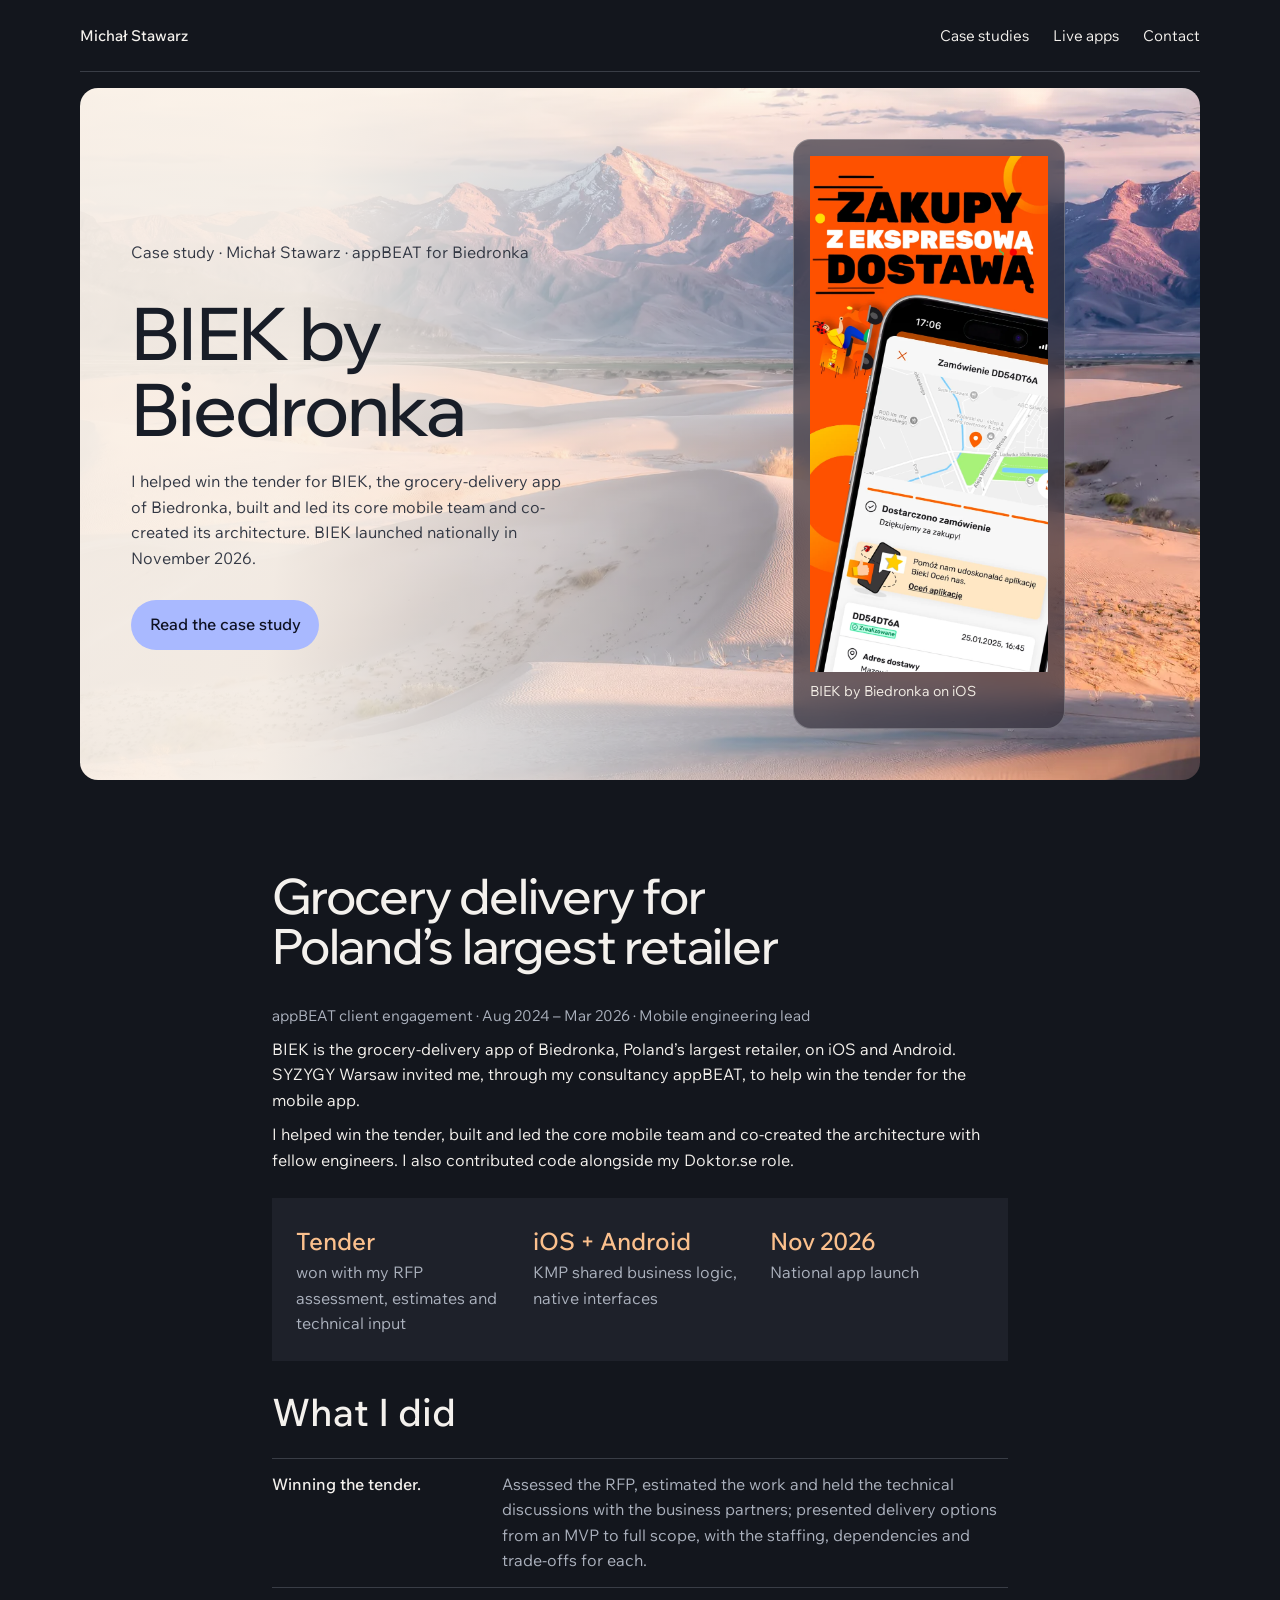
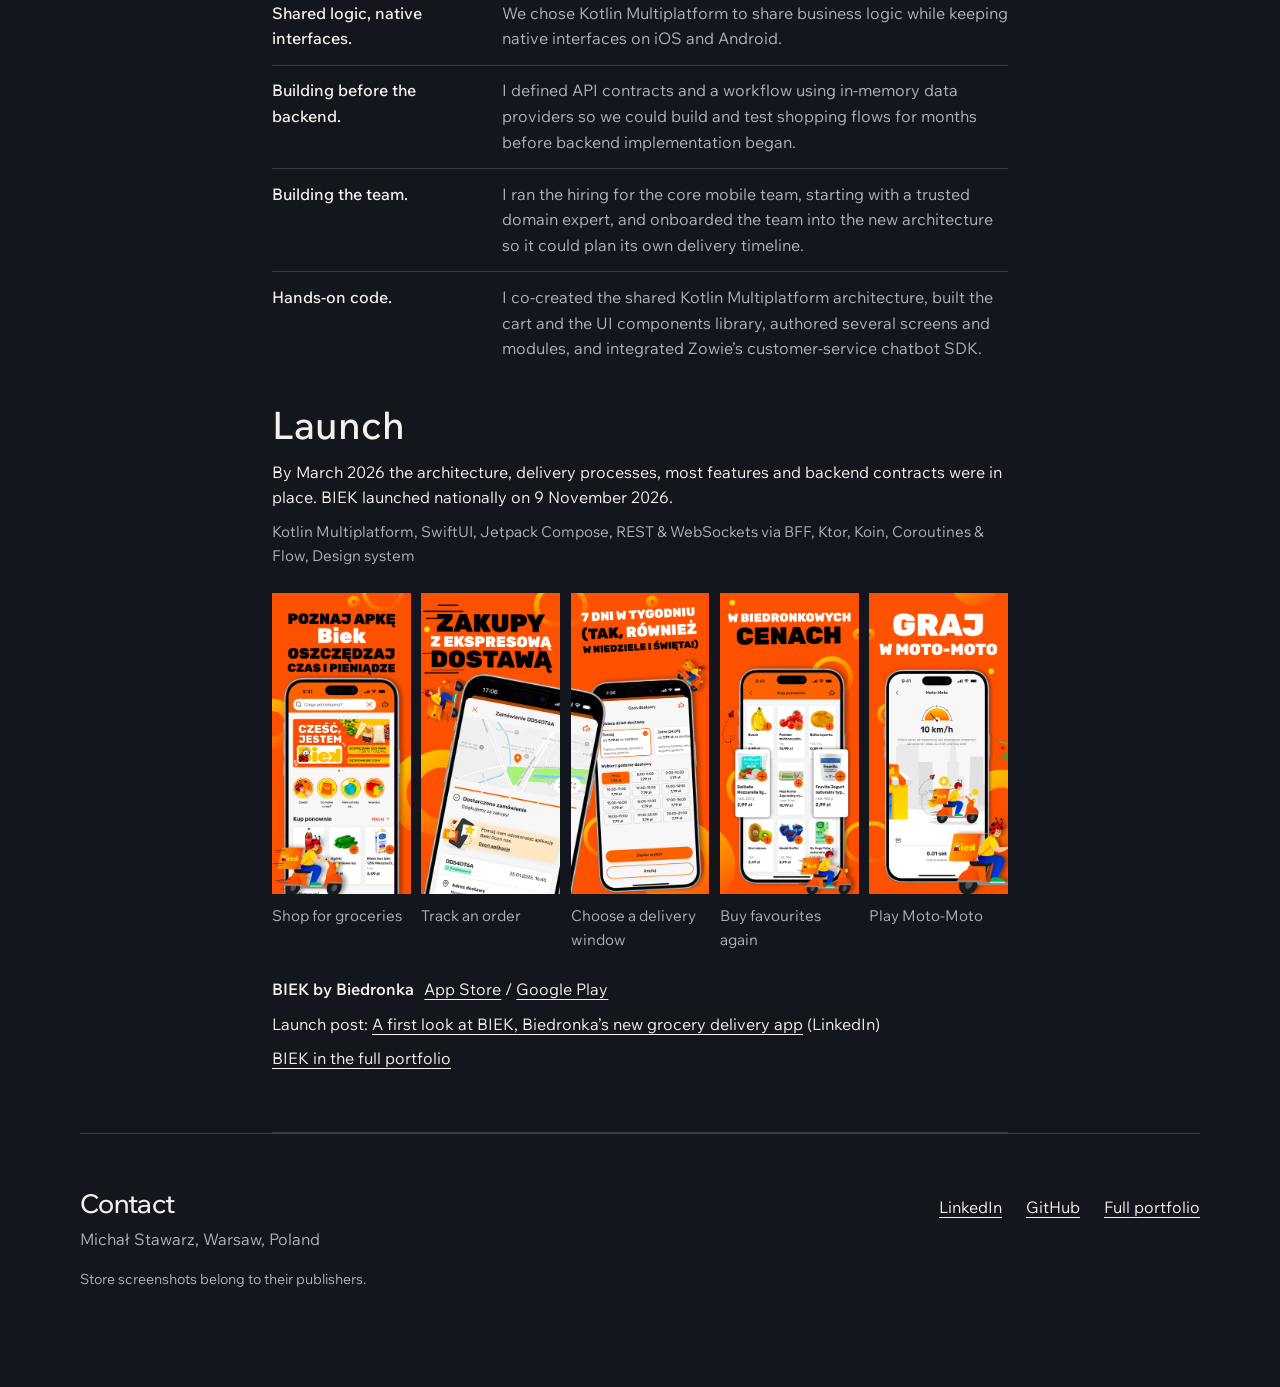
==== biek/index.html @ cdfdd3b6 "Update portfolio" ====
<!doctype html>
<html lang="en"><head>
<meta charset="utf-8"><meta name="viewport" content="width=device-width,initial-scale=1">
<meta name="robots" content="index, follow, max-image-preview:large">
<link rel="canonical" href="https://starwars.github.io/portfolio/biek/">
<meta property="og:url" content="https://starwars.github.io/portfolio/biek/">
<title>BIEK by Biedronka: mobile app case study | Michał Stawarz</title>
<meta name="description" content="Michał Stawarz helped win the tender for BIEK by Biedronka, built and led its core mobile team and co-created its Kotlin Multiplatform architecture.">
<meta property="og:type" content="article">
<meta property="og:title" content="BIEK by Biedronka: mobile app case study | Michał Stawarz">
<meta property="og:description" content="Michał Stawarz helped win the tender for BIEK by Biedronka, built and led its core mobile team and co-created its Kotlin Multiplatform architecture.">
<meta property="og:image" content="https://starwars.github.io/portfolio/biek/2.webp">
<link rel="stylesheet" href="https://fonts.googleapis.com/css2?family=Wix+Madefor+Display:wght@400;500;600&amp;family=Wix+Madefor+Text:wght@400;500;600&amp;display=swap">
<link rel="stylesheet" href="../tokens.css">
<script type="application/ld+json">{"@context": "https://schema.org", "@graph": [{"@type": "Person", "@id": "https://starwars.github.io/portfolio/#person", "name": "Michał Stawarz", "alternateName": "Michal Stawarz", "jobTitle": "Engineering Manager", "url": "https://starwars.github.io/portfolio/", "sameAs": ["https://www.linkedin.com/in/michal-stawarz", "https://github.com/StarWars"]}, {"@type": "MobileApplication", "@id": "https://starwars.github.io/portfolio/biek/#app", "name": "BIEK by Biedronka", "alternateName": "BIEK", "operatingSystem": "iOS, Android", "applicationCategory": "ShoppingApplication", "brand": {"@type": "Brand", "name": "Biedronka"}, "publisher": {"@type": "Organization", "name": "Jerónimo Martins Polska"}, "contributor": {"@id": "https://starwars.github.io/portfolio/#person"}, "sameAs": ["https://apps.apple.com/pl/app/biek-biedronka-express/id6761813987", "https://play.google.com/store/apps/details?id=pl.biek.app"]}, {"@type": "Article", "headline": "BIEK by Biedronka: mobile app case study", "url": "https://starwars.github.io/portfolio/biek/", "author": {"@id": "https://starwars.github.io/portfolio/#person"}, "about": {"@id": "https://starwars.github.io/portfolio/biek/#app"}, "image": "https://starwars.github.io/portfolio/biek/2.webp", "inLanguage": "en"}]}</script>
</head><body>
<header><nav aria-label="Main navigation"><a class="identity" href="../">Michał Stawarz</a><a href="../#work">Case studies</a><a href="../#apps">Live apps</a><a href="#contact">Contact</a></nav></header>
<main id="top">
<section class="hero"><div><p class="meta">Case study · Michał Stawarz · appBEAT for Biedronka</p><h1>BIEK by Biedronka</h1>
<p>I helped win the tender for BIEK, the grocery-delivery app of Biedronka, built and led its core mobile team and co-created its architecture. BIEK launched nationally in November 2026.</p>
<a class="primary" href="#story">Read the case study</a></div>
<figure style="justify-self:center;width:min(100%,17rem)"><img width="720" height="1560" src="2.webp" alt="BIEK by Biedronka: Track an order" style="width:100%;height:auto"><figcaption>BIEK by Biedronka on iOS</figcaption></figure></section>
<div class="bodycopy" style="max-width:46rem;margin-inline:auto">
<section id="story"><h2>Grocery delivery for Poland’s largest retailer</h2>
<p class="meta">appBEAT client engagement  ·  Aug 2024 – Mar 2026  ·  Mobile engineering lead</p><p class="">BIEK is the grocery-delivery app of Biedronka, Poland’s largest retailer, on iOS and Android. SYZYGY Warsaw invited me, through my consultancy appBEAT, to help win the tender for the mobile app.</p><p class="">I helped win the tender, built and led the core mobile team and co-created the architecture with fellow engineers. I also contributed code alongside my Doktor.se role.</p><dl class="results"><div><dt>Tender</dt><dd>won with my RFP assessment, estimates and technical input</dd></div><div><dt>iOS + Android</dt><dd>KMP shared business logic, native interfaces</dd></div><div><dt>Nov 2026</dt><dd>National app launch</dd></div></dl><h3>What I did</h3><dl class="facts"><div><dt>Winning the tender.</dt><dd>Assessed the RFP, estimated the work and held the technical discussions with the business partners; presented delivery options from an MVP to full scope, with the staffing, dependencies and trade-offs for each.</dd></div><div><dt>Shared logic, native interfaces.</dt><dd>We chose Kotlin Multiplatform to share business logic while keeping native interfaces on iOS and Android.</dd></div><div><dt>Building before the backend.</dt><dd>I defined API contracts and a workflow using in-memory data providers so we could build and test shopping flows for months before backend implementation began.</dd></div><div><dt>Building the team.</dt><dd>I ran the hiring for the core mobile team, starting with a trusted domain expert, and onboarded the team into the new architecture so it could plan its own delivery timeline.</dd></div><div><dt>Hands-on code.</dt><dd>I co-created the shared Kotlin Multiplatform architecture, built the cart and the UI components library, authored several screens and modules, and integrated Zowie’s customer-service chatbot SDK.</dd></div></dl><h3>Launch</h3><p class="">By March 2026 the architecture, delivery processes, most features and backend contracts were in place. BIEK launched nationally on 9 November 2026.</p><p class="meta">Kotlin Multiplatform, SwiftUI, Jetpack Compose, REST &amp; WebSockets via BFF, Ktor, Koin, Coroutines &amp; Flow, Design system</p><div class="biek-screens"><figure><img loading="lazy" width="720" height="1560" src="1.webp" alt="BIEK by Biedronka: Shop for groceries"><figcaption>Shop for groceries</figcaption></figure><figure><img loading="lazy" width="720" height="1560" src="2.webp" alt="BIEK by Biedronka: Track an order"><figcaption>Track an order</figcaption></figure><figure><img loading="lazy" width="720" height="1560" src="3.webp" alt="BIEK by Biedronka: Choose a delivery window"><figcaption>Choose a delivery window</figcaption></figure><figure><img loading="lazy" width="720" height="1560" src="4.webp" alt="BIEK by Biedronka: Buy favourites again"><figcaption>Buy favourites again</figcaption></figure><figure><img loading="lazy" width="720" height="1560" src="5.webp" alt="BIEK by Biedronka: Play Moto-Moto"><figcaption>Play Moto-Moto</figcaption></figure></div><p class="stores"><strong>BIEK by Biedronka</strong> <span><a href="https://apps.apple.com/pl/app/biek-biedronka-express/id6761813987">App Store</a> / <a href="https://play.google.com/store/apps/details?id=pl.biek.app">Google Play</a></span></p><p>Launch post: <a href="https://www.linkedin.com/posts/michal-stawarz_a-first-look-at-biek-biedronkas-new-grocery-ugcPost-7526294869917523969-SauM/">A first look at BIEK, Biedronka’s new grocery delivery app</a> (LinkedIn)</p><p><a href="../#biek-title">BIEK in the full portfolio</a></p></section>
</div></main>
<footer id="contact"><div><h2>Contact</h2><p>Michał Stawarz, Warsaw, Poland</p></div><div><a href="https://www.linkedin.com/in/michal-stawarz">LinkedIn</a><a href="https://github.com/StarWars">GitHub</a><a href="../">Full portfolio</a></div><small>Store screenshots belong to their publishers.</small></footer>
</body></html>
---- tokens.css ----
/* Hallmark · theme: Dusk (by request) · genre: modern-minimal · redesign: full · surface: absolute · posture: committed · hero: poster · nav: chapter links · footer: colophon · draw: 0135a1 · dusk: ridge/periwinkle-apricot/glass · signature: full-color product artwork over a dusk landscape */
/* Critique: the cover artwork gives the portfolio a visual identity while the project list stays concise. */
:root {
 --paper:oklch(20% .015 268);--well:oklch(25% .018 268);--ink:oklch(96% .006 75);--muted:oklch(76% .018 262);--line:oklch(36% .016 266);--accent:oklch(80% .10 274);--focus:oklch(86% .09 274);--dark:oklch(19% .035 274);
 --apricot:oklch(85% .095 62);--bone:oklch(95% .012 75);--day:oklch(23% .022 268);--day-muted:oklch(34% .022 266);--fog:rgb(250 242 233 / .94);--clear:transparent;--glass:rgb(40 37 49 / .63);--glass-line:rgb(255 255 255 / .24);--slate:oklch(66% .025 262);--tint:oklch(30% .045 274);--tint-line:oklch(52% .07 274);
 --font:"Wix Madefor Text",system-ui,sans-serif;--display:"Wix Madefor Display",system-ui,sans-serif;--wrap:70rem;--gap:clamp(1.25rem,4vw,4rem)
}
*{box-sizing:border-box}
html,body{overflow-x:clip}
body{margin:0;background:var(--paper);color:var(--ink);font:400 1rem/1.6 var(--font)}
header,main,footer{width:min(calc(100% - 2.5rem),var(--wrap));margin-inline:auto}
h1,h2,h3,p,figure{margin:0}
h1,h2{font-family:var(--display);font-weight:500;letter-spacing:-.025em;line-height:1.04;overflow-wrap:break-word;min-width:0;text-wrap:balance}
h1{font-size:clamp(3rem,6.5vw,6.25rem)}h2{font-size:clamp(2rem,3.8vw,3.5rem);margin-bottom:2rem}
h3{font-size:1.2rem;font-weight:500;line-height:1.35}
a{color:inherit;text-decoration-thickness:1px;text-underline-offset:.25em}
a:hover{color:var(--accent)}a:focus-visible{outline:2px solid var(--focus);outline-offset:4px}
nav{display:flex;align-items:center;gap:1.5rem;min-height:4.5rem;border-bottom:1px solid var(--line)}
nav a{font-size:.92rem;text-decoration:none}.identity{margin-right:auto;font-weight:500}
.hero{display:grid;grid-template-columns:minmax(0,1.2fr) minmax(0,1fr);align-items:center;gap:var(--gap);padding-block:3.75rem}
.hero p{max-width:44ch;color:var(--muted);margin:1.4rem 0 1.8rem}
.primary{display:inline-block;background:var(--accent);color:var(--dark);padding:.75rem 1.15rem;text-decoration:none;font-weight:500}.primary:hover{color:var(--dark);background:var(--focus)}
small,figcaption{font-size:.875rem;color:var(--muted)}.hero small{margin-left:1rem}
figure{padding:1.2rem;background:var(--well)}figure img{display:block;width:100%;max-height:23rem;object-fit:contain;filter:none}figcaption{margin-top:.6rem}
main>section+section{border-top:1px solid var(--line);padding-block:clamp(2.5rem,5vw,5rem)}
.chapters{display:grid;grid-template-columns:repeat(3,minmax(0,1fr));gap:var(--gap)}
.chapters p,.apps p,footer p{color:var(--muted);margin-top:.65rem}
.apps{list-style:none;padding:0;margin:0}.apps li{padding:1.3rem 0;border-top:1px solid var(--line);display:grid;align-items:baseline;grid-template-columns:minmax(0,.65fr) minmax(0,2fr) minmax(0,1fr);gap:var(--gap)}.apps p{margin:0}.apps li div{display:flex;flex-wrap:wrap;gap:.3rem 1rem}.apps a{font-size:.92rem}
footer{border-top:1px solid var(--line);display:flex;align-items:baseline;justify-content:space-between;flex-wrap:wrap;gap:1rem;padding-block:2rem 4rem}
footer h2{font-size:1.6rem;margin:0}footer a+a{margin-left:1.5rem}footer small{flex-basis:100%}
@media(max-width:720px){nav{gap:.85rem}.hero,.chapters,.apps li{grid-template-columns:minmax(0,1fr)}.hero{padding-block:2.5rem}.hero img{max-height:17rem}.apps li{gap:.45rem}}
@media(max-width:390px){nav{flex-wrap:wrap;padding-block:.7rem}.identity{flex-basis:100%}}
a:active{opacity:.8}
.archive p{max-width:57ch;color:var(--muted)}.archive div{display:flex;flex-wrap:wrap;gap:.75rem 1.5rem;margin-top:1rem}
.archive div{display:grid;grid-template-columns:repeat(3,minmax(0,1fr));gap:var(--gap)}.archive div a{border-top:1px solid var(--line);padding-top:1rem}footer{padding-top:3.5rem}@media(max-width:720px){.archive div{grid-template-columns:minmax(0,1fr)}}
.hero figure{padding:0;background:var(--paper)}.hero figure img{max-height:none;height:auto;filter:none;mix-blend-mode:normal}.hero figcaption{margin-block:.55rem}
.reader{display:grid;grid-template-columns:minmax(10rem,1fr) minmax(0,3.7fr);gap:var(--gap);align-items:start;border-top:1px solid var(--line)}
.reader aside{position:sticky;top:1rem;max-height:95vh;overflow:auto;padding-block:2rem}
aside h2{font:500 1rem/1.5 var(--font);margin:0 0 .75rem}aside ul,.live,.career ol,.legend,.index-group ul{list-style:none;padding:0;margin:0}
aside a{font-size:.88rem;display:block;text-decoration:none;color:var(--muted);padding:.18rem 0}aside li:nth-child(n+3):nth-child(-n+7){padding-left:.8rem}aside details{display:none}
.bodycopy{min-width:0}.bodycopy section{padding-block:clamp(2.5rem,4vw,4.5rem);border-bottom:1px solid var(--line)}
.bodycopy h3{font-size:clamp(1.6rem,3vw,2.6rem);margin:1.8rem 0 .75rem;line-height:1.15}.bodycopy h4{font-size:1.12rem;margin:1.35rem 0 .5rem}
.bodycopy p{margin:.55rem 0;max-width:75ch}.bodycopy .meta,.bodycopy figcaption,cite{font-size:.94rem;color:var(--muted)}
.case,.product{padding-block:1rem 2.5rem;border-bottom:1px solid var(--line)}.case:last-child,.product:last-child{border:0}
.subtitle{font-size:1.28rem;color:var(--ink)}.facts{margin:1.5rem 0}.facts>div{display:grid;grid-template-columns:minmax(0,1fr) minmax(0,2.4fr);gap:1.2rem;padding:.8rem 0;border-top:1px solid var(--line)}
dt{font-weight:500}dd{margin:0;color:var(--muted)}
.results{display:flex;flex-wrap:wrap;gap:1.4rem;margin:1.5rem 0;padding:1.5rem;background:var(--well)}.results div{flex:1 1 8rem}.results dt{font-size:1.5rem;color:var(--accent)}

.gallery,.biek-screens{margin:1.6rem 0}.gallery>div,.biek-screens{display:flex;flex-wrap:wrap;align-items:flex-start;justify-content:flex-start;gap:.65rem}
.gallery img,.biek-screens img{width:auto;max-width:100%;height:auto;max-height:18rem;filter:none;mix-blend-mode:normal}.biek-screens figure{flex:1 1 6.2rem;padding:0;background:none}.biek-screens img{width:100%;max-height:none}
.live li{padding:.95rem 0;border-top:1px solid var(--line)}
blockquote{margin:1.5rem 0;padding:1.25rem 1.6rem;border-inline-start:2px solid var(--accent);background:var(--well)}cite{display:block;font-style:normal;margin-top:.65rem}
@media(max-width:800px){.reader{display:block}.reader aside{position:sticky;top:0;background:var(--paper);padding:.45rem 0;border-bottom:1px solid var(--line);z-index:2}.rail{display:none}aside details{display:block}summary{cursor:pointer;padding:.4rem}summary:focus-visible{outline:2px solid var(--focus)}aside details ul{max-height:55vh;overflow:auto;padding:0 .5rem}aside details a{padding:.4rem} [id]{scroll-margin-top:4rem}.facts>div{grid-template-columns:minmax(0,1fr)}.facts>div{gap:.25rem}.biek-screens figure{flex:0 1 calc(33% - .6rem)}.gallery img{max-height:15rem;max-width:100%}}
.measurements{display:grid;grid-template-columns:repeat(4,minmax(0,1fr));gap:1rem;margin:0 0 2rem}.measurements div{border-top:1px solid var(--line);padding:.8rem 0}.measurements dt{color:var(--accent);font-size:1.25rem}.measurements dd{font-size:.9rem}@media(max-width:900px){.measurements{grid-template-columns:repeat(2,minmax(0,1fr))}}

.hero{position:relative;isolation:isolate;padding:clamp(1.35rem,4vw,3.5rem);margin-block:1rem 2.5rem;border-radius:18px;color:var(--day);background:linear-gradient(95deg,var(--fog) 20%,var(--clear) 88%),url("projects/dusk-landscape.webp") center 55% / cover}
.hero h1{font-size:clamp(2.65rem,5.7vw,5.6rem)}.hero p{color:var(--day-muted)}.hero figure{background:var(--glass);border:1px solid var(--glass-line);border-radius:18px;padding:1rem;backdrop-filter:blur(12px)}.hero figcaption{color:var(--bone)}
.primary,.contact-float{border-radius:999px}.contact-float{position:fixed;right:max(1rem,env(safe-area-inset-right));bottom:max(1rem,env(safe-area-inset-bottom));z-index:4;background:var(--accent);color:var(--dark);font-weight:600;text-decoration:none;padding:.78rem 1.35rem;box-shadow:0 4px 14px var(--glass)}.contact-float:hover{background:var(--focus);color:var(--dark)}
.measurements dt,.results dt{color:var(--apricot)}
.care-gallery>div{display:grid;grid-template-columns:repeat(5,minmax(0,1fr))}.care-gallery a{display:block}.care-gallery img{display:block;width:100%;height:auto;max-height:none}.care-gallery{border-radius:12px}footer{padding-bottom:6rem}
@media(max-width:720px){.hero{background:linear-gradient(175deg,var(--fog) 34%,var(--clear) 90%),url("projects/dusk-landscape.webp") center / cover}.care-gallery>div{grid-template-columns:repeat(2,minmax(0,1fr))}}

/* Store lines: the app name in bold, then App Store / Google Play */
.stores strong{font-weight:600;margin-inline-end:.4rem}.stores a{white-space:nowrap}.live li.stores{margin:0}

/* Career chart, after page 3 of the PDF */
.career{--label:19rem;margin-top:1rem;padding:1.4rem 1.5rem 1.6rem;background:var(--well);border-radius:14px}
.axis,.career-rows>li{display:grid;grid-template-columns:var(--label) minmax(0,1fr);gap:1rem}
.axis ol{display:grid;grid-template-columns:repeat(16,minmax(0,1fr));padding-bottom:.45rem;font-size:.72rem;color:var(--muted);text-align:center}
.career-rows>li{border-top:1px solid var(--line)}
.who{display:grid;grid-template-columns:minmax(0,1fr) auto;align-items:baseline;gap:0 .75rem;min-width:0;padding:.45rem 0}.bodycopy .who h4{margin:0;font-size:.92rem;line-height:1.3}.bodycopy .who p{margin:0;font-size:.78rem;line-height:1.4;color:var(--muted)}.bodycopy .who .role{grid-column:1/-1}.bodycopy .who .when{text-align:right;white-space:nowrap}
.track{position:relative;min-height:2.4rem;background-image:linear-gradient(to right,var(--line) 1px,var(--clear) 1px);background-size:calc(100% / 16) 100%;border-right:1px solid var(--line)}
.bar{position:absolute;top:50%;left:var(--from);width:calc(var(--to) - var(--from));height:.7rem;border-radius:999px;background:var(--slate);transform:translateY(-50%)}
.bar.lead{background:var(--accent)}
.bar.parallel{display:flex;align-items:center;overflow:hidden;height:1.2rem;background:var(--tint);border:1px solid var(--tint-line)}
.bar-note{padding-inline:.6rem;font-size:.68rem;color:var(--accent);white-space:nowrap}
.bar.biek{display:grid;place-items:center;height:.95rem;background:var(--apricot);color:var(--dark);font-size:.66rem;font-weight:600}
.dot{display:inline-grid;flex:none;place-items:center;width:1.5rem;height:1.5rem;border-radius:50%;background:var(--bone);color:var(--day);font-size:.75rem;font-weight:600}
.track .dot{position:absolute;top:50%;left:var(--from);transform:translate(-50%,-50%)}
.legend{display:flex;flex-wrap:wrap;justify-content:flex-end;gap:.5rem 1.5rem;margin:1rem 0 0;font-size:.8rem;color:var(--muted)}
.legend li{display:flex;align-items:center;gap:.5rem}
.swatch{width:1.4rem;height:.6rem;border-radius:999px;background:var(--slate)}.swatch.lead{background:var(--accent)}.swatch.parallel{background:var(--tint);border:1px solid var(--tint-line)}
.milestones{display:grid;grid-template-columns:repeat(5,minmax(0,1fr));gap:1rem;margin-top:1.3rem;padding-top:1.2rem;border-top:1px solid var(--line)}
.milestones li{display:flex;align-items:flex-start;gap:.6rem}.bodycopy .milestones p{margin:0;font-size:.84rem;line-height:1.4;color:var(--muted)}.milestones strong{margin-inline-end:.3rem;font-weight:500;color:var(--ink)}

/* Impact cards */
.cards{display:grid;grid-template-columns:repeat(6,minmax(0,1fr));gap:1rem;margin:1.2rem 0 2.5rem}
.card{grid-column:span 2;display:flex;flex-direction:column;padding:1.25rem 1.3rem 1.35rem;border-radius:14px;background:var(--well);color:var(--ink)}
.card.lead{grid-column:span 3;background:var(--tint);color:var(--ink)}
.bodycopy .value{margin:0 0 .35rem;font-family:var(--display);font-size:2rem;line-height:1.1;letter-spacing:-.02em;color:var(--apricot)}
.bodycopy .card.lead .value{font-size:3rem}
.bodycopy .card h4{margin:0 0 .55rem;font-size:1rem;line-height:1.35}
.meta span{display:block}.bodycopy .card .meta{margin:0 0 .75rem;font-size:.8rem;line-height:1.4}
.bodycopy .card p:last-child{margin:0;font-size:.9rem;line-height:1.5}

/* Recommendations */
.recs{display:grid;grid-template-columns:repeat(3,minmax(0,1fr));gap:1rem;margin-top:1.5rem}
.rec{display:flex;flex-direction:column;margin:0;padding:1.35rem 1.35rem 1.2rem;border:0;border-radius:14px;background:var(--well);color:var(--ink)}
.rec:first-child{background:var(--tint)}
.bodycopy .rec p{flex:1;margin:0 0 1rem;font-size:.92rem;line-height:1.55}
.rec cite{margin-top:0;padding-top:.8rem;border-top:1px solid var(--line);font-size:.8rem;line-height:1.4}.rec cite strong{display:block;font-size:.9rem;font-weight:500;color:var(--ink)}

/* Project index: three groups, three grounds */
.index-group{margin-top:1.75rem}.bodycopy .index-group h3{margin:0 0 1rem;font-size:1.4rem}
.highlights ul{display:grid;grid-template-columns:repeat(2,minmax(0,1fr));gap:1rem}
.highlights li{padding:1.3rem 1.4rem;border-radius:14px;background:var(--bone);color:var(--day)}
.bodycopy .highlights h4{margin:0 0 .5rem;font-family:var(--display);font-size:1.3rem;font-weight:500;line-height:1.2}
.highlights h4 a{text-decoration:none}.highlights a:hover{color:var(--day-muted)}.highlights a:focus-visible{outline-color:var(--day)}
.bodycopy .highlights .meta,.bodycopy .highlights .tech{margin:.2rem 0;font-size:.86rem;color:var(--day-muted)}
.bodycopy .highlights .stores{margin:.8rem 0 0;font-weight:500}
.legacy,.initiatives{padding:1.4rem 1.5rem 1.5rem;border-radius:14px}
.legacy{background:var(--well)}
.initiatives{background:var(--tint);border:1px solid var(--tint-line)}
.legacy ul,.initiatives ul{display:grid;grid-template-columns:repeat(3,minmax(0,1fr));gap:0 1.5rem}
.legacy li{padding:.7rem 0;border-top:1px solid var(--line);font-size:.93rem}
.initiatives ul{row-gap:1.1rem}.initiatives li{padding-top:.7rem;border-top:2px solid var(--accent);font-size:.95rem}
.legacy li>a,.initiatives li>a{font-weight:500}
.bodycopy .legacy .meta,.bodycopy .initiatives .meta,.bodycopy .legacy .stores{margin:.15rem 0 0;font-size:.8rem;line-height:1.4}

/* Earlier work, condensed */
.strip img{max-height:8.5rem}
.tiles{display:grid;grid-template-columns:repeat(4,minmax(0,1fr));gap:1.5rem 1.25rem;margin:1.4rem 0 1rem}
.tile::before{content:"";display:block;width:1.4rem;height:2px;margin-bottom:.6rem;background:var(--accent)}
.bodycopy .tile h4{margin:0 0 .2rem;font-size:.95rem;line-height:1.3}
.bodycopy .tile p{margin:.2rem 0;font-size:.84rem;line-height:1.45}

@media(max-width:1060px){
 .axis li span{display:none}.axis li::before{content:"’"}
 .cards,.recs,.legacy ul,.initiatives ul{grid-template-columns:repeat(2,minmax(0,1fr))}
 .card,.card.lead{grid-column:auto}.cards.biz .card:last-child,.initiatives li:last-child{grid-column:1/-1}
 .tiles,.milestones{grid-template-columns:repeat(3,minmax(0,1fr))}
}
@media(max-width:720px){
 .career{padding:1rem 1rem 1.2rem}
 .axis,.career-rows>li{grid-template-columns:minmax(0,1fr);gap:0}.axis>span{display:none}
 .who{padding-bottom:.25rem}.bodycopy .who .when{text-align:left}.track{min-height:1.7rem}.bar-note{display:none}
 .legend{justify-content:flex-start}
}
@media(max-width:600px){
 .cards,.recs,.highlights ul,.initiatives ul,.milestones{grid-template-columns:minmax(0,1fr)}.initiatives li:last-child{grid-column:auto}
 .tiles{grid-template-columns:repeat(2,minmax(0,1fr))}
}
@media(max-width:400px){.legacy ul,.tiles{grid-template-columns:minmax(0,1fr)}}

/* BIEK screens: equal columns, top-aligned, so captions of different lengths never shift the images */
.biek-screens{display:grid;grid-template-columns:repeat(5,minmax(0,1fr));align-items:start}.biek-screens figure{min-width:0}
@media(max-width:800px){.biek-screens{grid-template-columns:repeat(3,minmax(0,1fr))}}
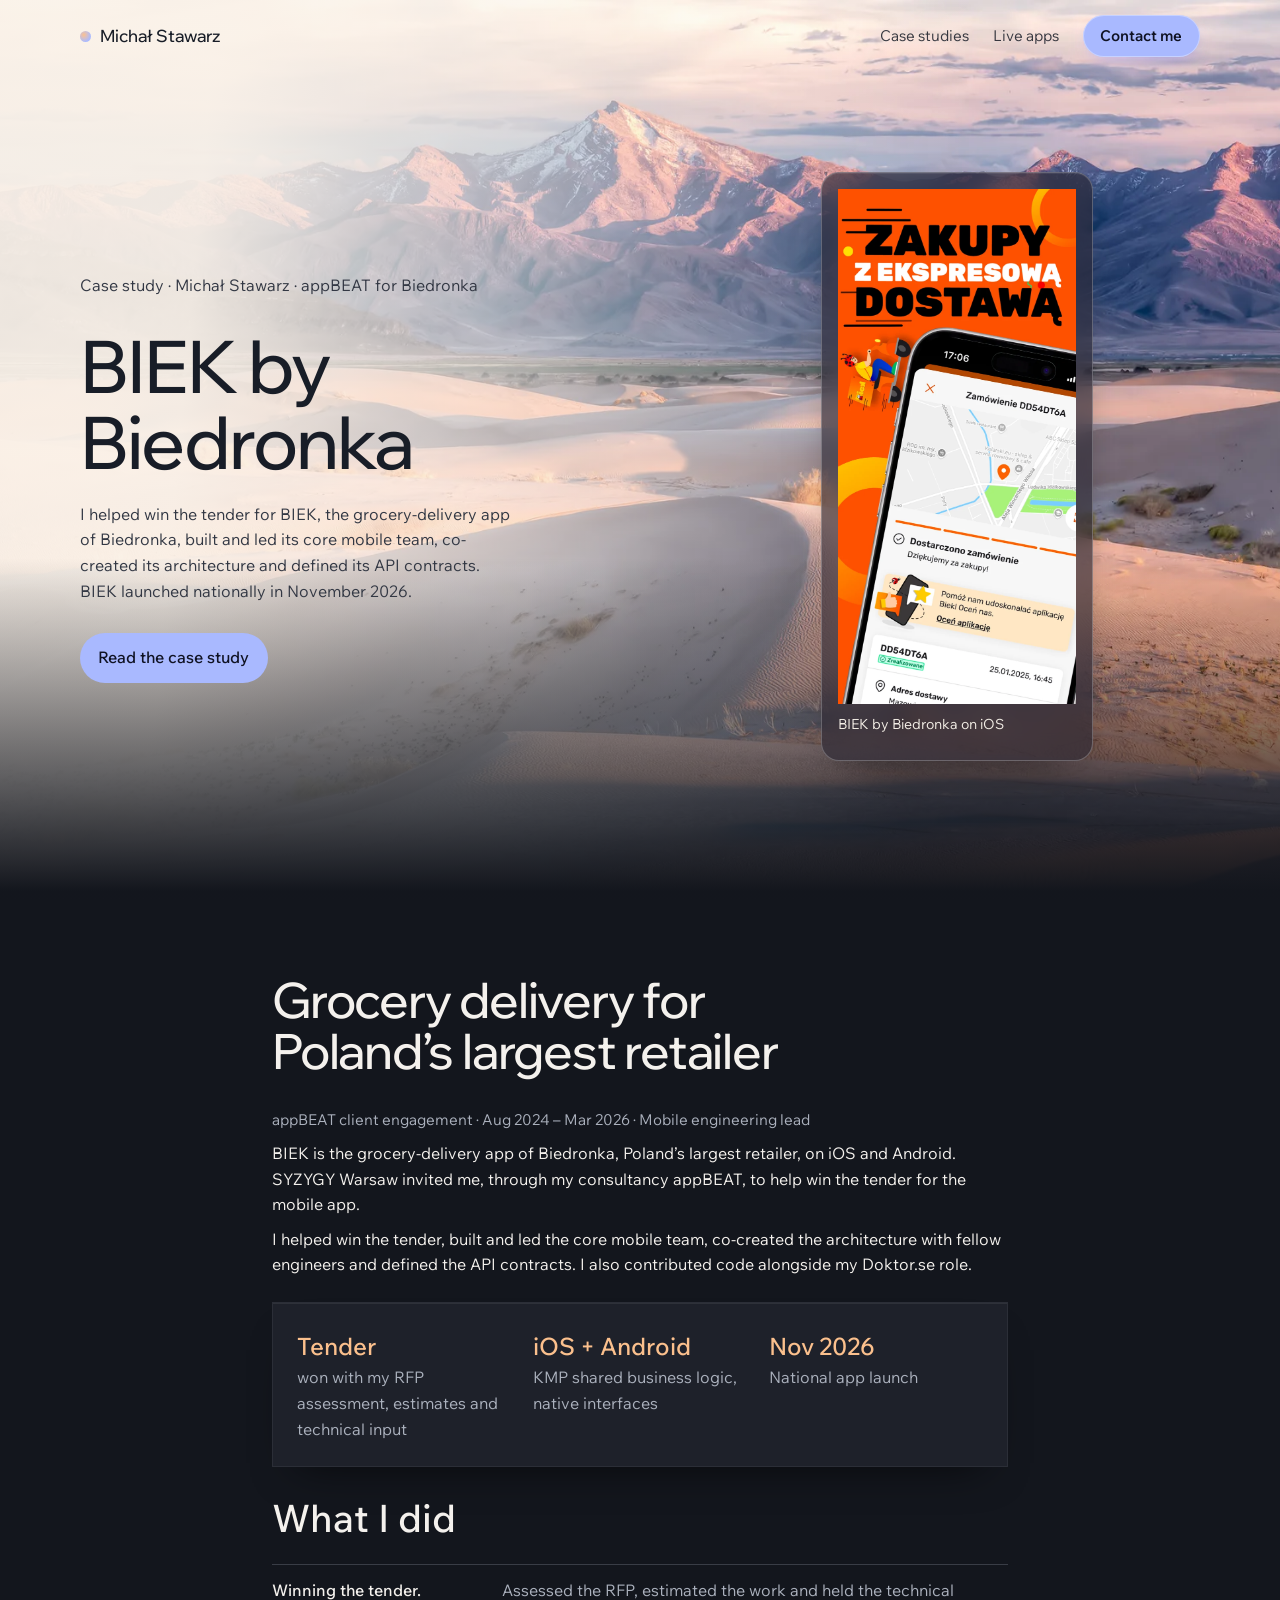
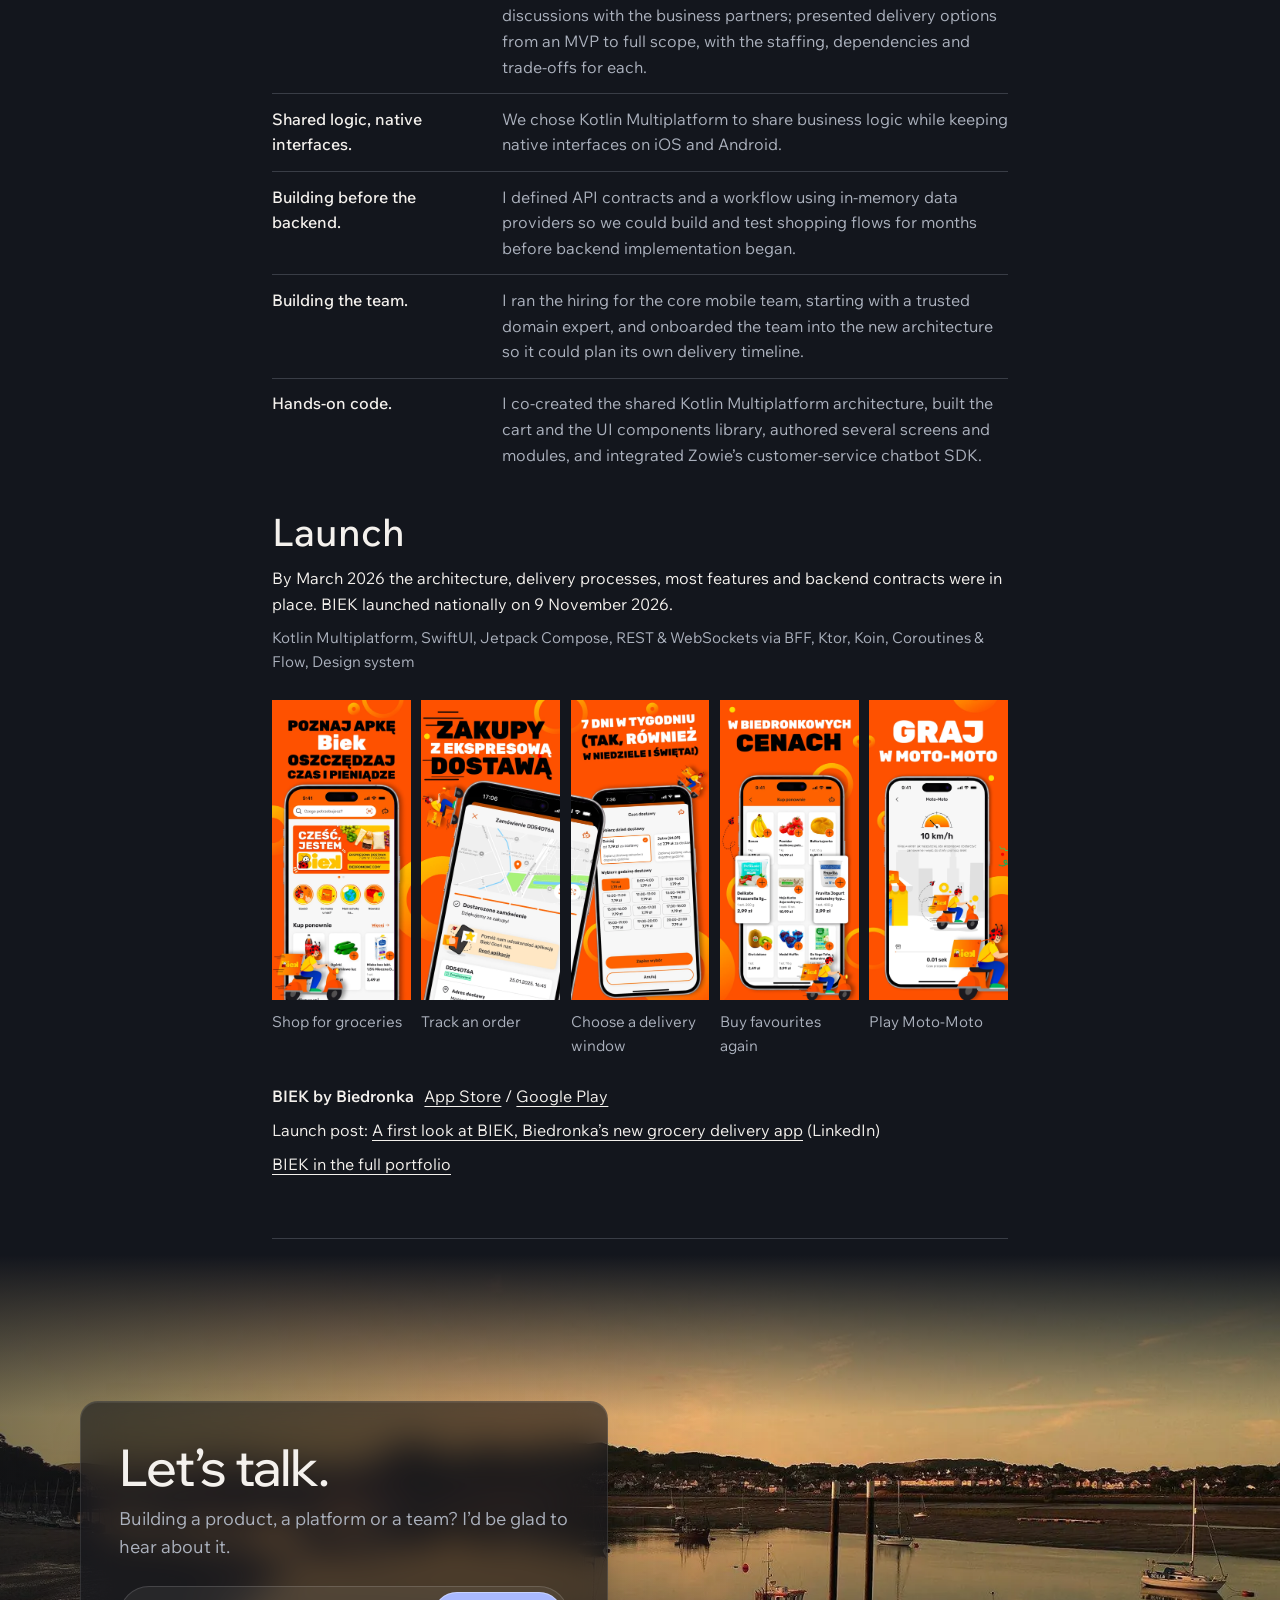
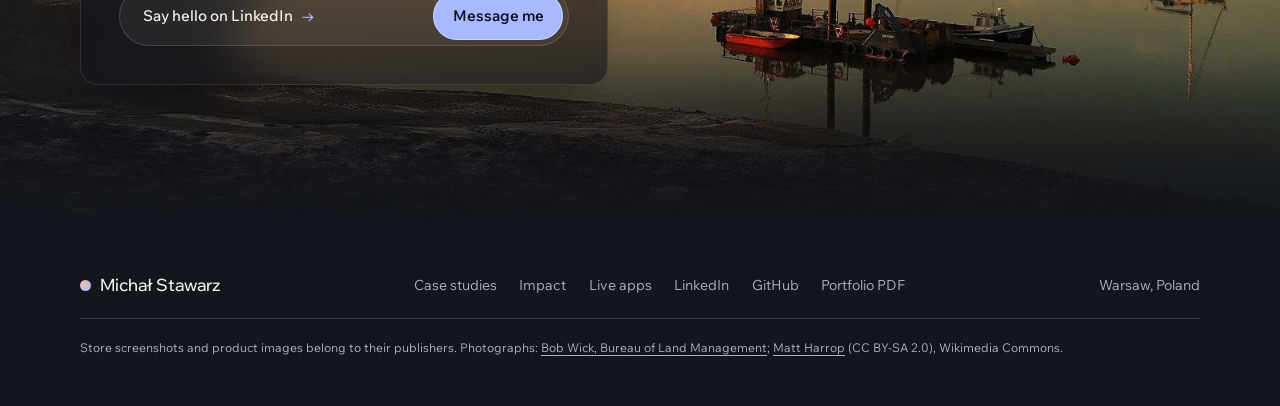
==== commit 95a2a9f8: "Update portfolio" ====
--- a/biek/index.html
+++ b/biek/index.html
@@ -5,24 +5,26 @@
 <link rel="canonical" href="https://starwars.github.io/portfolio/biek/">
 <meta property="og:url" content="https://starwars.github.io/portfolio/biek/">
 <title>BIEK by Biedronka: mobile app case study | Michał Stawarz</title>
-<meta name="description" content="Michał Stawarz helped win the tender for BIEK by Biedronka, built and led its core mobile team and co-created its Kotlin Multiplatform architecture.">
+<meta name="description" content="Michał Stawarz helped win the tender for BIEK by Biedronka, built and led its core mobile team, co-created its Kotlin Multiplatform architecture and defined its API contracts.">
 <meta property="og:type" content="article">
 <meta property="og:title" content="BIEK by Biedronka: mobile app case study | Michał Stawarz">
-<meta property="og:description" content="Michał Stawarz helped win the tender for BIEK by Biedronka, built and led its core mobile team and co-created its Kotlin Multiplatform architecture.">
+<meta property="og:description" content="Michał Stawarz helped win the tender for BIEK by Biedronka, built and led its core mobile team, co-created its Kotlin Multiplatform architecture and defined its API contracts.">
 <meta property="og:image" content="https://starwars.github.io/portfolio/biek/2.webp">
 <link rel="stylesheet" href="https://fonts.googleapis.com/css2?family=Wix+Madefor+Display:wght@400;500;600&amp;family=Wix+Madefor+Text:wght@400;500;600&amp;display=swap">
 <link rel="stylesheet" href="../tokens.css">
 <script type="application/ld+json">{"@context": "https://schema.org", "@graph": [{"@type": "Person", "@id": "https://starwars.github.io/portfolio/#person", "name": "Michał Stawarz", "alternateName": "Michal Stawarz", "jobTitle": "Engineering Manager", "url": "https://starwars.github.io/portfolio/", "sameAs": ["https://www.linkedin.com/in/michal-stawarz", "https://github.com/StarWars"]}, {"@type": "MobileApplication", "@id": "https://starwars.github.io/portfolio/biek/#app", "name": "BIEK by Biedronka", "alternateName": "BIEK", "operatingSystem": "iOS, Android", "applicationCategory": "ShoppingApplication", "brand": {"@type": "Brand", "name": "Biedronka"}, "publisher": {"@type": "Organization", "name": "Jerónimo Martins Polska"}, "contributor": {"@id": "https://starwars.github.io/portfolio/#person"}, "sameAs": ["https://apps.apple.com/pl/app/biek-biedronka-express/id6761813987", "https://play.google.com/store/apps/details?id=pl.biek.app"]}, {"@type": "Article", "headline": "BIEK by Biedronka: mobile app case study", "url": "https://starwars.github.io/portfolio/biek/", "author": {"@id": "https://starwars.github.io/portfolio/#person"}, "about": {"@id": "https://starwars.github.io/portfolio/biek/#app"}, "image": "https://starwars.github.io/portfolio/biek/2.webp", "inLanguage": "en"}]}</script>
 </head><body>
-<header><nav aria-label="Main navigation"><a class="identity" href="../">Michał Stawarz</a><a href="../#work">Case studies</a><a href="../#apps">Live apps</a><a href="#contact">Contact</a></nav></header>
+<header class="nav" data-nav><nav aria-label="Main navigation"><a class="identity" href="../">Michał Stawarz</a><a href="../#work">Case studies</a><a href="../#apps">Live apps</a><a class="nav-cta" href="https://www.linkedin.com/in/michal-stawarz" target="_blank" rel="noopener noreferrer">Contact me</a></nav></header>
 <main id="top">
 <section class="hero"><div><p class="meta">Case study · Michał Stawarz · appBEAT for Biedronka</p><h1>BIEK by Biedronka</h1>
-<p>I helped win the tender for BIEK, the grocery-delivery app of Biedronka, built and led its core mobile team and co-created its architecture. BIEK launched nationally in November 2026.</p>
+<p>I helped win the tender for BIEK, the grocery-delivery app of Biedronka, built and led its core mobile team, co-created its architecture and defined its API contracts. BIEK launched nationally in November 2026.</p>
 <a class="primary" href="#story">Read the case study</a></div>
 <figure style="justify-self:center;width:min(100%,17rem)"><img width="720" height="1560" src="2.webp" alt="BIEK by Biedronka: Track an order" style="width:100%;height:auto"><figcaption>BIEK by Biedronka on iOS</figcaption></figure></section>
 <div class="bodycopy" style="max-width:46rem;margin-inline:auto">
 <section id="story"><h2>Grocery delivery for Poland’s largest retailer</h2>
-<p class="meta">appBEAT client engagement  ·  Aug 2024 – Mar 2026  ·  Mobile engineering lead</p><p class="">BIEK is the grocery-delivery app of Biedronka, Poland’s largest retailer, on iOS and Android. SYZYGY Warsaw invited me, through my consultancy appBEAT, to help win the tender for the mobile app.</p><p class="">I helped win the tender, built and led the core mobile team and co-created the architecture with fellow engineers. I also contributed code alongside my Doktor.se role.</p><dl class="results"><div><dt>Tender</dt><dd>won with my RFP assessment, estimates and technical input</dd></div><div><dt>iOS + Android</dt><dd>KMP shared business logic, native interfaces</dd></div><div><dt>Nov 2026</dt><dd>National app launch</dd></div></dl><h3>What I did</h3><dl class="facts"><div><dt>Winning the tender.</dt><dd>Assessed the RFP, estimated the work and held the technical discussions with the business partners; presented delivery options from an MVP to full scope, with the staffing, dependencies and trade-offs for each.</dd></div><div><dt>Shared logic, native interfaces.</dt><dd>We chose Kotlin Multiplatform to share business logic while keeping native interfaces on iOS and Android.</dd></div><div><dt>Building before the backend.</dt><dd>I defined API contracts and a workflow using in-memory data providers so we could build and test shopping flows for months before backend implementation began.</dd></div><div><dt>Building the team.</dt><dd>I ran the hiring for the core mobile team, starting with a trusted domain expert, and onboarded the team into the new architecture so it could plan its own delivery timeline.</dd></div><div><dt>Hands-on code.</dt><dd>I co-created the shared Kotlin Multiplatform architecture, built the cart and the UI components library, authored several screens and modules, and integrated Zowie’s customer-service chatbot SDK.</dd></div></dl><h3>Launch</h3><p class="">By March 2026 the architecture, delivery processes, most features and backend contracts were in place. BIEK launched nationally on 9 November 2026.</p><p class="meta">Kotlin Multiplatform, SwiftUI, Jetpack Compose, REST &amp; WebSockets via BFF, Ktor, Koin, Coroutines &amp; Flow, Design system</p><div class="biek-screens"><figure><img loading="lazy" width="720" height="1560" src="1.webp" alt="BIEK by Biedronka: Shop for groceries"><figcaption>Shop for groceries</figcaption></figure><figure><img loading="lazy" width="720" height="1560" src="2.webp" alt="BIEK by Biedronka: Track an order"><figcaption>Track an order</figcaption></figure><figure><img loading="lazy" width="720" height="1560" src="3.webp" alt="BIEK by Biedronka: Choose a delivery window"><figcaption>Choose a delivery window</figcaption></figure><figure><img loading="lazy" width="720" height="1560" src="4.webp" alt="BIEK by Biedronka: Buy favourites again"><figcaption>Buy favourites again</figcaption></figure><figure><img loading="lazy" width="720" height="1560" src="5.webp" alt="BIEK by Biedronka: Play Moto-Moto"><figcaption>Play Moto-Moto</figcaption></figure></div><p class="stores"><strong>BIEK by Biedronka</strong> <span><a href="https://apps.apple.com/pl/app/biek-biedronka-express/id6761813987">App Store</a> / <a href="https://play.google.com/store/apps/details?id=pl.biek.app">Google Play</a></span></p><p>Launch post: <a href="https://www.linkedin.com/posts/michal-stawarz_a-first-look-at-biek-biedronkas-new-grocery-ugcPost-7526294869917523969-SauM/">A first look at BIEK, Biedronka’s new grocery delivery app</a> (LinkedIn)</p><p><a href="../#biek-title">BIEK in the full portfolio</a></p></section>
+<p class="meta">appBEAT client engagement  ·  Aug 2024 – Mar 2026  ·  Mobile engineering lead</p><p class="">BIEK is the grocery-delivery app of Biedronka, Poland’s largest retailer, on iOS and Android. SYZYGY Warsaw invited me, through my consultancy appBEAT, to help win the tender for the mobile app.</p><p class="">I helped win the tender, built and led the core mobile team, co-created the architecture with fellow engineers and defined the API contracts. I also contributed code alongside my Doktor.se role.</p><dl class="results"><div><dt>Tender</dt><dd>won with my RFP assessment, estimates and technical input</dd></div><div><dt>iOS + Android</dt><dd>KMP shared business logic, native interfaces</dd></div><div><dt>Nov 2026</dt><dd>National app launch</dd></div></dl><h3>What I did</h3><dl class="facts"><div><dt>Winning the tender.</dt><dd>Assessed the RFP, estimated the work and held the technical discussions with the business partners; presented delivery options from an MVP to full scope, with the staffing, dependencies and trade-offs for each.</dd></div><div><dt>Shared logic, native interfaces.</dt><dd>We chose Kotlin Multiplatform to share business logic while keeping native interfaces on iOS and Android.</dd></div><div><dt>Building before the backend.</dt><dd>I defined API contracts and a workflow using in-memory data providers so we could build and test shopping flows for months before backend implementation began.</dd></div><div><dt>Building the team.</dt><dd>I ran the hiring for the core mobile team, starting with a trusted domain expert, and onboarded the team into the new architecture so it could plan its own delivery timeline.</dd></div><div><dt>Hands-on code.</dt><dd>I co-created the shared Kotlin Multiplatform architecture, built the cart and the UI components library, authored several screens and modules, and integrated Zowie’s customer-service chatbot SDK.</dd></div></dl><h3>Launch</h3><p class="">By March 2026 the architecture, delivery processes, most features and backend contracts were in place. BIEK launched nationally on 9 November 2026.</p><p class="meta">Kotlin Multiplatform, SwiftUI, Jetpack Compose, REST &amp; WebSockets via BFF, Ktor, Koin, Coroutines &amp; Flow, Design system</p><div class="biek-screens"><figure><img loading="lazy" width="720" height="1560" src="1.webp" alt="BIEK by Biedronka: Shop for groceries"><figcaption>Shop for groceries</figcaption></figure><figure><img loading="lazy" width="720" height="1560" src="2.webp" alt="BIEK by Biedronka: Track an order"><figcaption>Track an order</figcaption></figure><figure><img loading="lazy" width="720" height="1560" src="3.webp" alt="BIEK by Biedronka: Choose a delivery window"><figcaption>Choose a delivery window</figcaption></figure><figure><img loading="lazy" width="720" height="1560" src="4.webp" alt="BIEK by Biedronka: Buy favourites again"><figcaption>Buy favourites again</figcaption></figure><figure><img loading="lazy" width="720" height="1560" src="5.webp" alt="BIEK by Biedronka: Play Moto-Moto"><figcaption>Play Moto-Moto</figcaption></figure></div><p class="stores"><strong>BIEK by Biedronka</strong> <span><a href="https://apps.apple.com/pl/app/biek-biedronka-express/id6761813987">App Store</a> / <a href="https://play.google.com/store/apps/details?id=pl.biek.app">Google Play</a></span></p><p>Launch post: <a href="https://www.linkedin.com/posts/michal-stawarz_a-first-look-at-biek-biedronkas-new-grocery-ugcPost-7526294869917523969-SauM/">A first look at BIEK, Biedronka’s new grocery delivery app</a> (LinkedIn)</p><p><a href="../#biek-title">BIEK in the full portfolio</a></p></section>
 </div></main>
-<footer id="contact"><div><h2>Contact</h2><p>Michał Stawarz, Warsaw, Poland</p></div><div><a href="https://www.linkedin.com/in/michal-stawarz">LinkedIn</a><a href="https://github.com/StarWars">GitHub</a><a href="../">Full portfolio</a></div><small>Store screenshots belong to their publishers.</small></footer>
+<section class="close-band" id="contact" aria-labelledby="close-head"><img src="../projects/estuary.webp" width="1600" height="1067" alt="" loading="lazy"><div class="close-in"><div class="book"><h2 id="close-head">Let’s talk.</h2><p>Building a product, a platform or a team? I’d be glad to hear about it.</p><a class="join" href="https://www.linkedin.com/in/michal-stawarz" target="_blank" rel="noopener noreferrer"><span>Say hello on LinkedIn <i aria-hidden="true">→</i></span><b>Message me<em> on LinkedIn</em></b></a></div></div></section>
+<footer class="foot"><div class="foot-base"><a class="identity" href="../">Michał Stawarz</a><nav class="foot-links" aria-label="Footer"><a href="../#work">Case studies</a><a href="../#impact">Impact</a><a href="../#apps">Live apps</a><a href="https://www.linkedin.com/in/michal-stawarz">LinkedIn</a><a href="https://github.com/StarWars">GitHub</a><a href="../Michal_Stawarz_Portfolio_Case_Studies_EN.pdf" download>Portfolio PDF</a></nav><span class="legal">Warsaw, Poland</span><small class="credits">Store screenshots and product images belong to their publishers. Photographs: <a href="https://commons.wikimedia.org/wiki/File:Utah_Dunes_Landscape_-_West_Desert_District.jpg">Bob Wick, Bureau of Land Management</a>; <a href="https://commons.wikimedia.org/wiki/File:Conwy_Estuary_at_dusk_-_geograph.org.uk_-_4556293.jpg">Matt Harrop</a> (CC BY-SA 2.0), Wikimedia Commons.</small></div></footer>
+<script>(()=>{const nav=document.querySelector("[data-nav]");if(nav){const s=document.createElement("i");s.setAttribute("aria-hidden","true");s.style.cssText="position:absolute;top:48px;left:0;width:1px;height:1px";document.body.prepend(s);if("IntersectionObserver"in window){new IntersectionObserver(([e])=>nav.classList.toggle("is-solid",!e.isIntersecting)).observe(s)}else{const set=()=>nav.classList.toggle("is-solid",scrollY>48);set();addEventListener("scroll",set,{passive:true})}}const c=document.querySelector(".career");if(c&&!matchMedia("(prefers-reduced-motion: reduce)").matches&&"IntersectionObserver"in window){const bars=[...c.querySelectorAll(".bar")];bars.forEach((b,i)=>b.style.transitionDelay=i*90+"ms");c.querySelectorAll(".track .dot").forEach((d,i)=>d.style.transitionDelay=bars.length*90+i*120+"ms");c.classList.add("is-waiting");const io=new IntersectionObserver(es=>{if(es.some(e=>e.isIntersecting)){c.classList.remove("is-waiting");io.disconnect()}},{threshold:.3});io.observe(c)}})();</script>
 </body></html>
--- a/tokens.css
+++ b/tokens.css
@@ -145,3 +145,80 @@
 /* BIEK screens: equal columns, top-aligned, so captions of different lengths never shift the images */
 .biek-screens{display:grid;grid-template-columns:repeat(5,minmax(0,1fr));align-items:start}.biek-screens figure{min-width:0}
 @media(max-width:800px){.biek-screens{grid-template-columns:repeat(3,minmax(0,1fr))}}
+
+/* Dusk v2 (22 Nov 2026): sticky glass header, full-bleed drifting hero, ambient glows, glass cards,
+   a career timeline that grows in when seen, and a photo closing band that invites a LinkedIn message. */
+:root{--nav-h:4.5rem;--glass-hi:inset 0 1px 0 rgb(255 255 255 / .07);--lift:0 22px 44px -26px rgb(0 0 0 / .7)}
+header.nav{position:fixed;inset:0 0 auto;z-index:20;width:100%;height:var(--nav-h);margin:0;color:var(--day);transition:background-color .25s ease-out,color .25s ease-out,box-shadow .25s ease-out}
+header.nav nav{width:min(calc(100% - 2.5rem),var(--wrap));height:100%;min-height:0;margin-inline:auto;border:0;flex-wrap:nowrap}
+header.nav nav a{opacity:.86;transition:opacity .15s}header.nav nav a:hover{opacity:1;color:inherit}
+header.nav .identity{font-family:var(--display);font-size:1.08rem;opacity:1;flex-basis:auto}
+header.nav .identity::before{content:"";display:inline-block;width:.7rem;height:.7rem;margin-right:.55rem;border-radius:50%;background:radial-gradient(circle at 35% 35%,var(--apricot),var(--accent) 70%);vertical-align:.02em}
+header.nav.is-solid{color:var(--ink);background:color-mix(in oklab,var(--paper) 72%,transparent);-webkit-backdrop-filter:blur(18px) saturate(1.3);backdrop-filter:blur(18px) saturate(1.3);box-shadow:0 1px 0 rgb(255 255 255 / .07)}
+header.nav .nav-cta{opacity:1;padding:.55rem 1.1rem;border-radius:999px;background:var(--accent);color:var(--dark);font-weight:600;box-shadow:inset 0 0 0 1px rgb(255 255 255 / .35),0 6px 18px -8px rgb(120 130 255 / .7)}
+header.nav .nav-cta:hover{background:var(--focus);color:var(--dark)}
+[id]{scroll-margin-top:calc(var(--nav-h) + 1rem)}
+
+/* Hero: full-bleed photo that drifts slowly, fog on the left, fading into the page below */
+main>.hero{width:auto;margin:0 calc(50% - 50vw) 1.5rem;border-radius:0;overflow:hidden;background:none;min-height:min(100svh,58rem);
+ padding:calc(var(--nav-h) + clamp(2rem,5vw,4.5rem)) max(1.25rem,calc((100vw - var(--wrap)) / 2)) clamp(4rem,8vw,7rem)}
+main>.hero::before{content:"";position:absolute;inset:0;z-index:-2;background:url("projects/dusk-landscape.webp") center 55% / cover;transform-origin:70% 60%;animation:drift 48s ease-in-out infinite alternate}
+main>.hero::after{content:"";position:absolute;inset:0;z-index:-1;background:linear-gradient(to bottom,transparent 62%,var(--paper) 99%),linear-gradient(95deg,var(--fog) 16%,rgb(250 242 233 / .55) 42%,transparent 72%)}
+@keyframes drift{from{transform:scale(1.02)}to{transform:scale(1.1) translate(-1.5%,-1%)}}
+.hero figure{box-shadow:var(--glass-hi),var(--lift)}
+
+/* Ambient glows and glass depth */
+.bodycopy section{position:relative;isolation:isolate}
+#experience::before,#impact::before,#recommendations::before,#index::before{content:"";position:absolute;z-index:-1;width:42rem;height:30rem;pointer-events:none;border-radius:50%;filter:blur(10px)}
+#experience::before{top:-4rem;right:-14rem;background:radial-gradient(closest-side,rgb(160 170 255 / .13),transparent)}
+#impact::before{top:6rem;left:-16rem;background:radial-gradient(closest-side,rgb(255 196 140 / .09),transparent)}
+#recommendations::before{top:-2rem;right:-12rem;background:radial-gradient(closest-side,rgb(160 170 255 / .11),transparent)}
+#index::before{bottom:0;left:-14rem;background:radial-gradient(closest-side,rgb(255 196 140 / .07),transparent)}
+.card,.rec,.career,.results,.legacy,.initiatives,blockquote{border:1px solid rgb(255 255 255 / .06);box-shadow:var(--glass-hi),var(--lift)}
+.card,.rec,.career{background:linear-gradient(165deg,color-mix(in oklab,var(--well) 100%,white 3%),color-mix(in oklab,var(--well) 70%,var(--paper)))}
+.card.lead,.rec:first-child{background:linear-gradient(165deg,color-mix(in oklab,var(--tint) 100%,white 4%),color-mix(in oklab,var(--tint) 75%,var(--paper)))}
+.highlights li{box-shadow:var(--lift)}
+
+/* Career timeline grows in, bar by bar, then the milestones appear */
+.career .bar{transform-origin:left center;transition:transform .9s cubic-bezier(.2,.7,.2,1)}
+.career.is-waiting .bar{transform:translateY(-50%) scaleX(0)}
+.career .track .dot{transition:opacity .4s ease-out,transform .5s cubic-bezier(.2,.7,.2,1)}
+.career.is-waiting .track .dot{opacity:0;transform:translate(-50%,-50%) scale(.4)}
+.career .bar.lead{box-shadow:0 0 14px -3px rgb(160 170 255 / .8)}
+.career .bar.biek{box-shadow:0 0 14px -3px rgb(255 196 140 / .8)}
+
+/* Closing band: photo, glass card, LinkedIn pill */
+.close-band{position:relative;isolation:isolate;display:grid;align-items:center;min-height:36rem;overflow:hidden;margin-top:1rem}
+.close-band>img{position:absolute;inset:0;z-index:-2;width:100%;height:100%;object-fit:cover;object-position:50% 62%}
+.close-band::after{content:"";position:absolute;inset:0;z-index:-1;background:linear-gradient(to bottom,var(--paper) 0%,transparent 28%,transparent 70%,var(--paper) 100%),linear-gradient(to right,color-mix(in oklab,var(--paper) 55%,transparent),transparent 60%)}
+.close-in{width:min(calc(100% - 2.5rem),var(--wrap));margin-inline:auto;padding-block:6rem}
+.book{max-width:33rem;padding:clamp(1.4rem,3vw,2.4rem);border-radius:18px;background:color-mix(in oklab,var(--paper) 62%,transparent);-webkit-backdrop-filter:blur(18px) saturate(1.3);backdrop-filter:blur(18px) saturate(1.3);border:1px solid rgb(255 255 255 / .1);box-shadow:var(--glass-hi),var(--lift)}
+.book h2{margin:0 0 .7rem;font-size:clamp(2.2rem,4vw,3.2rem)}
+.book p{color:var(--muted);font-size:1.15rem;line-height:1.5}
+.join{display:flex;align-items:center;gap:.5rem;margin-top:1.6rem;padding:.3rem .3rem .3rem 1.4rem;border-radius:999px;background:rgb(255 255 255 / .06);border:1px solid rgb(255 255 255 / .14);text-decoration:none;color:var(--muted)}
+.join span{flex:1;min-width:0;overflow:hidden;text-overflow:ellipsis;white-space:nowrap;font-size:.95rem}
+.join b{flex:none;padding:.75rem 1.2rem;border-radius:999px;background:var(--accent);color:var(--dark);font-weight:600;font-size:.95rem;box-shadow:inset 0 0 0 1px rgb(255 255 255 / .35)}
+.join span{color:var(--ink);font-weight:500}.join i{display:inline-block;margin-left:.35rem;font-style:normal;color:var(--accent);transition:transform .2s ease-out}.join:hover i{transform:translateX(4px)}.join:hover{color:var(--ink)}.join:hover b{background:var(--focus)}
+.join em{display:none;font-style:normal}.join:focus-visible{outline:2px solid var(--focus);outline-offset:4px}
+
+/* Footer: brand, links, place, credits */
+footer.foot{display:block;border-top:0;padding:0 0 3rem}
+.foot-base{display:grid;grid-template-columns:auto 1fr auto;align-items:center;gap:1.2rem 2.5rem;padding-top:2.5rem}
+.foot-base .identity{font-family:var(--display);font-size:1.08rem;text-decoration:none;font-weight:500}
+.foot-base .identity::before{content:"";display:inline-block;width:.7rem;height:.7rem;margin-right:.55rem;border-radius:50%;background:radial-gradient(circle at 35% 35%,var(--apricot),var(--accent) 70%)}
+nav.foot-links{display:flex;flex-wrap:wrap;justify-content:center;gap:.5rem 1.4rem;min-height:0;border:0}
+.foot-links a,footer .foot-links a+a{margin:0;font-size:.875rem;color:var(--muted);text-decoration:none}.foot-links a:hover{color:var(--ink)}
+.legal{font-size:.875rem;color:var(--muted)}
+footer .credits a+a{margin-left:0}footer .credits{grid-column:1/-1;padding-top:1.2rem;border-top:1px solid var(--line);font-size:.78rem;color:var(--muted)}
+
+@media(max-width:800px){.reader aside{top:var(--nav-h)}[id]{scroll-margin-top:calc(var(--nav-h) + 3.5rem)}}
+@media(min-width:801px){.reader aside{top:calc(var(--nav-h) + 1rem);max-height:calc(100vh - var(--nav-h) - 2rem)}}
+@media(max-width:720px){
+ header.nav nav a:not(.identity):not(.nav-cta){display:none}
+ main>.hero{min-height:0;padding-bottom:4rem}
+ main>.hero::after{background:linear-gradient(to bottom,transparent 75%,var(--paper) 99%),linear-gradient(175deg,var(--fog) 38%,rgb(250 242 233 / .45) 62%,transparent 88%)}
+ .close-band{min-height:30rem}.close-in{padding-block:4rem}
+ .foot-base{grid-template-columns:1fr}nav.foot-links{justify-content:flex-start}
+ .join{padding-left:1rem}.join span{display:none}.join em{display:inline}.join{padding:.3rem;justify-content:stretch}.join b{flex:1;text-align:center}
+}
+@media(prefers-reduced-motion:reduce){main>.hero::before{animation:none}.career .bar,.career .track .dot{transition:none}}
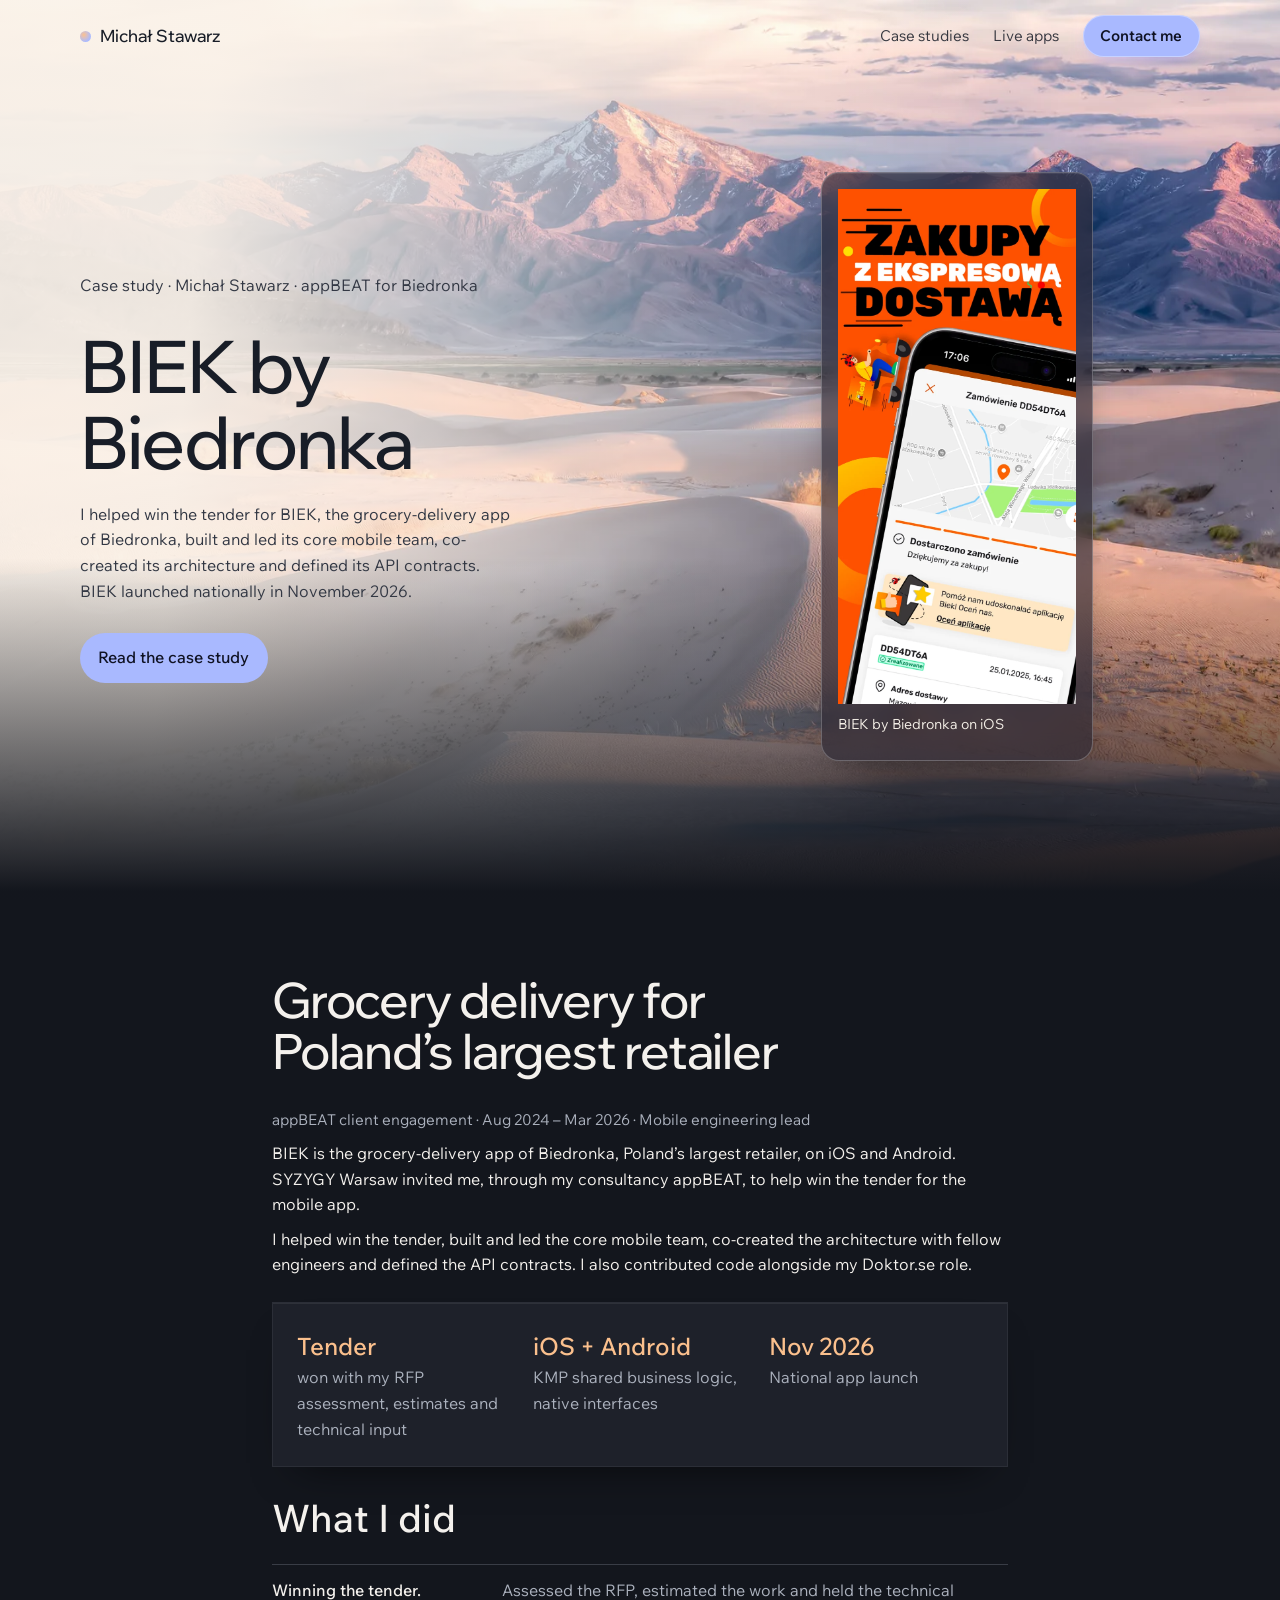
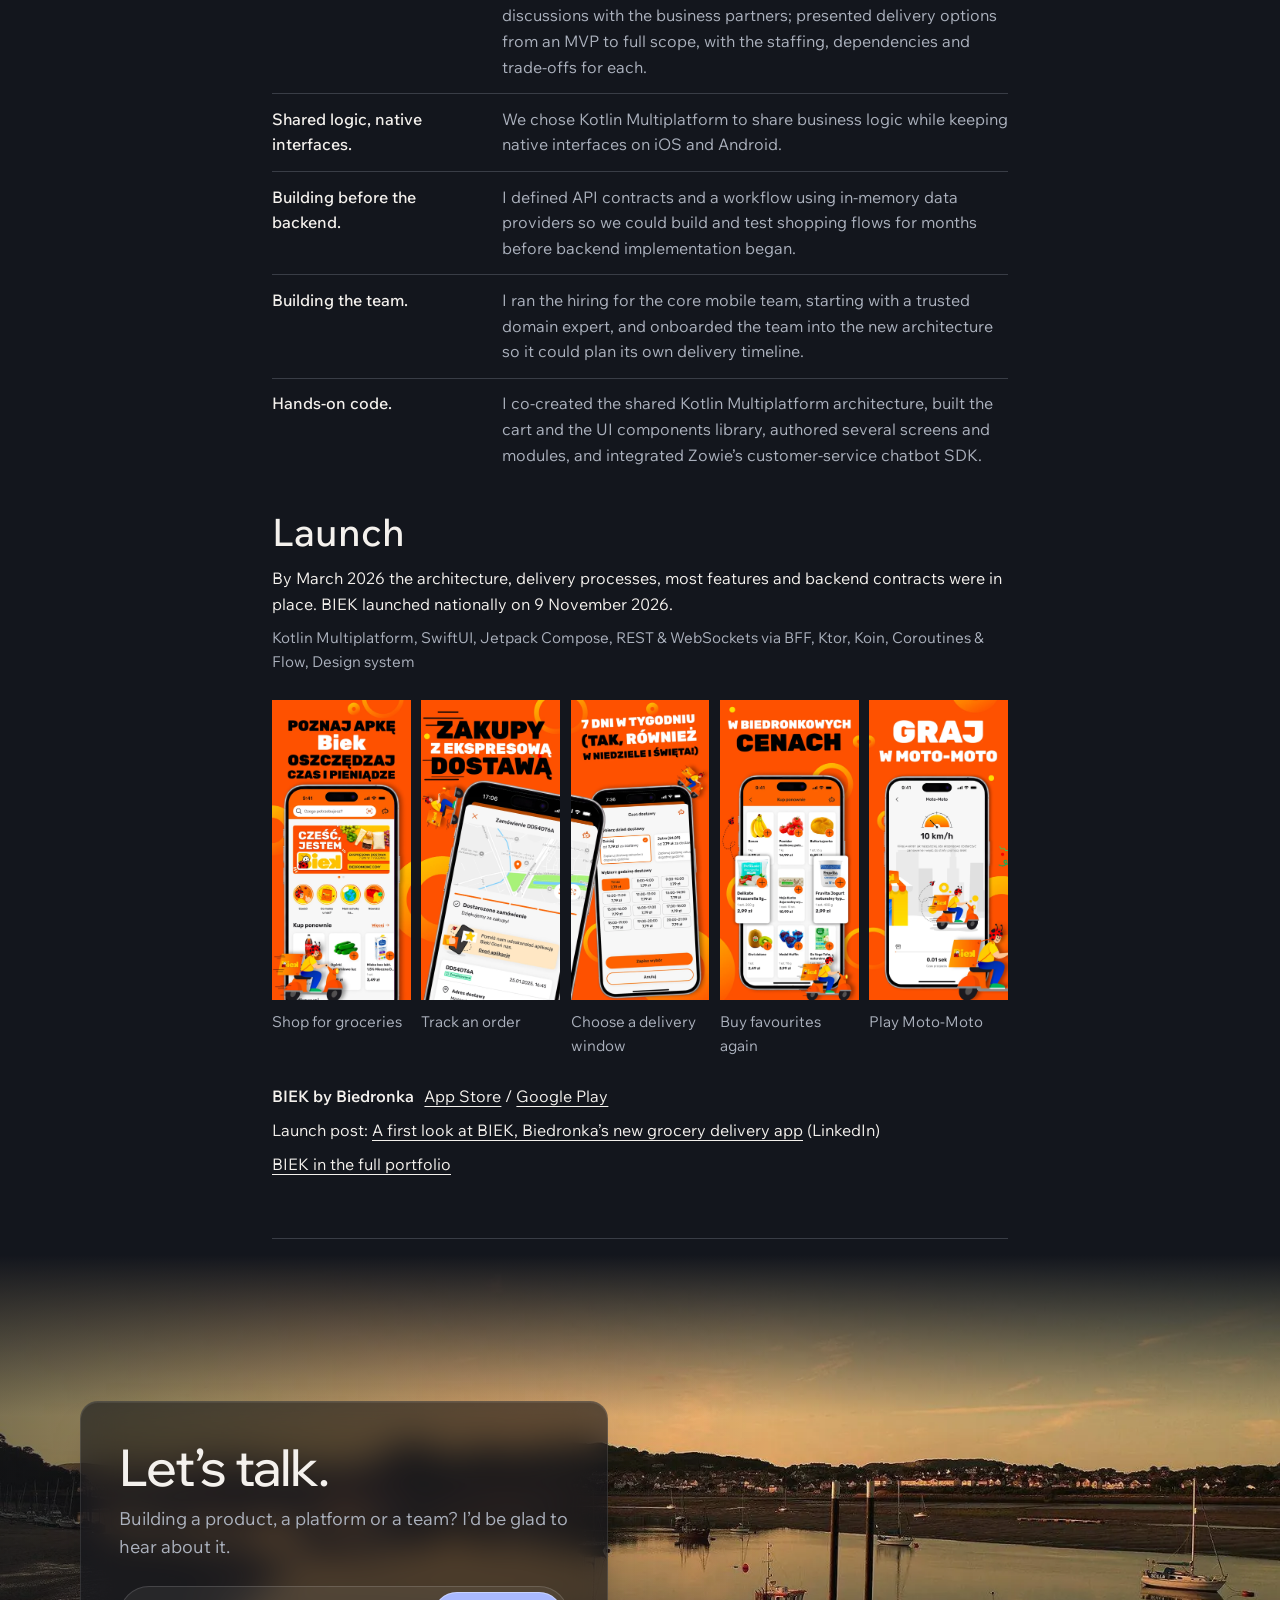
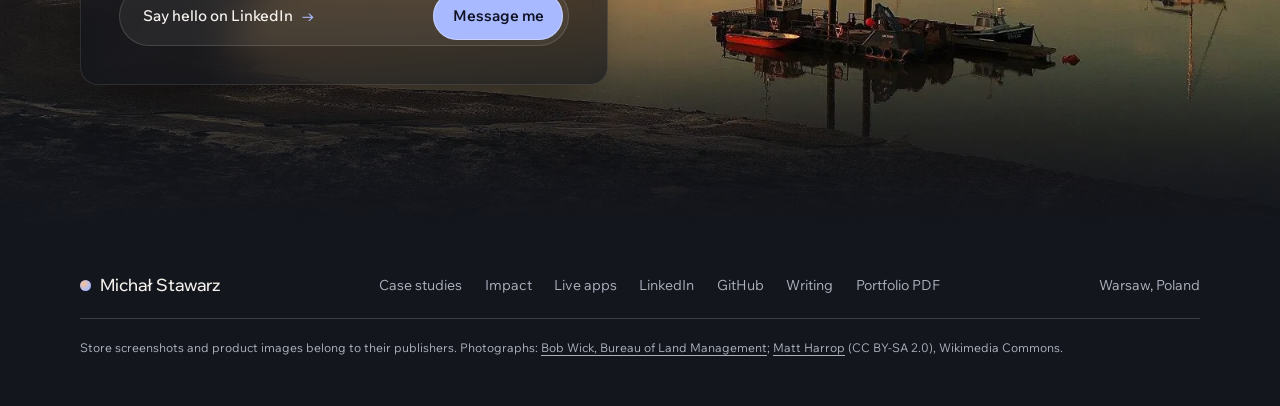
==== commit d8273701: "Update portfolio" ====
--- a/biek/index.html
+++ b/biek/index.html
@@ -25,6 +25,6 @@
 <p class="meta">appBEAT client engagement  ·  Aug 2024 – Mar 2026  ·  Mobile engineering lead</p><p class="">BIEK is the grocery-delivery app of Biedronka, Poland’s largest retailer, on iOS and Android. SYZYGY Warsaw invited me, through my consultancy appBEAT, to help win the tender for the mobile app.</p><p class="">I helped win the tender, built and led the core mobile team, co-created the architecture with fellow engineers and defined the API contracts. I also contributed code alongside my Doktor.se role.</p><dl class="results"><div><dt>Tender</dt><dd>won with my RFP assessment, estimates and technical input</dd></div><div><dt>iOS + Android</dt><dd>KMP shared business logic, native interfaces</dd></div><div><dt>Nov 2026</dt><dd>National app launch</dd></div></dl><h3>What I did</h3><dl class="facts"><div><dt>Winning the tender.</dt><dd>Assessed the RFP, estimated the work and held the technical discussions with the business partners; presented delivery options from an MVP to full scope, with the staffing, dependencies and trade-offs for each.</dd></div><div><dt>Shared logic, native interfaces.</dt><dd>We chose Kotlin Multiplatform to share business logic while keeping native interfaces on iOS and Android.</dd></div><div><dt>Building before the backend.</dt><dd>I defined API contracts and a workflow using in-memory data providers so we could build and test shopping flows for months before backend implementation began.</dd></div><div><dt>Building the team.</dt><dd>I ran the hiring for the core mobile team, starting with a trusted domain expert, and onboarded the team into the new architecture so it could plan its own delivery timeline.</dd></div><div><dt>Hands-on code.</dt><dd>I co-created the shared Kotlin Multiplatform architecture, built the cart and the UI components library, authored several screens and modules, and integrated Zowie’s customer-service chatbot SDK.</dd></div></dl><h3>Launch</h3><p class="">By March 2026 the architecture, delivery processes, most features and backend contracts were in place. BIEK launched nationally on 9 November 2026.</p><p class="meta">Kotlin Multiplatform, SwiftUI, Jetpack Compose, REST &amp; WebSockets via BFF, Ktor, Koin, Coroutines &amp; Flow, Design system</p><div class="biek-screens"><figure><img loading="lazy" width="720" height="1560" src="1.webp" alt="BIEK by Biedronka: Shop for groceries"><figcaption>Shop for groceries</figcaption></figure><figure><img loading="lazy" width="720" height="1560" src="2.webp" alt="BIEK by Biedronka: Track an order"><figcaption>Track an order</figcaption></figure><figure><img loading="lazy" width="720" height="1560" src="3.webp" alt="BIEK by Biedronka: Choose a delivery window"><figcaption>Choose a delivery window</figcaption></figure><figure><img loading="lazy" width="720" height="1560" src="4.webp" alt="BIEK by Biedronka: Buy favourites again"><figcaption>Buy favourites again</figcaption></figure><figure><img loading="lazy" width="720" height="1560" src="5.webp" alt="BIEK by Biedronka: Play Moto-Moto"><figcaption>Play Moto-Moto</figcaption></figure></div><p class="stores"><strong>BIEK by Biedronka</strong> <span><a href="https://apps.apple.com/pl/app/biek-biedronka-express/id6761813987">App Store</a> / <a href="https://play.google.com/store/apps/details?id=pl.biek.app">Google Play</a></span></p><p>Launch post: <a href="https://www.linkedin.com/posts/michal-stawarz_a-first-look-at-biek-biedronkas-new-grocery-ugcPost-7526294869917523969-SauM/">A first look at BIEK, Biedronka’s new grocery delivery app</a> (LinkedIn)</p><p><a href="../#biek-title">BIEK in the full portfolio</a></p></section>
 </div></main>
 <section class="close-band" id="contact" aria-labelledby="close-head"><img src="../projects/estuary.webp" width="1600" height="1067" alt="" loading="lazy"><div class="close-in"><div class="book"><h2 id="close-head">Let’s talk.</h2><p>Building a product, a platform or a team? I’d be glad to hear about it.</p><a class="join" href="https://www.linkedin.com/in/michal-stawarz" target="_blank" rel="noopener noreferrer"><span>Say hello on LinkedIn <i aria-hidden="true">→</i></span><b>Message me<em> on LinkedIn</em></b></a></div></div></section>
-<footer class="foot"><div class="foot-base"><a class="identity" href="../">Michał Stawarz</a><nav class="foot-links" aria-label="Footer"><a href="../#work">Case studies</a><a href="../#impact">Impact</a><a href="../#apps">Live apps</a><a href="https://www.linkedin.com/in/michal-stawarz">LinkedIn</a><a href="https://github.com/StarWars">GitHub</a><a href="../Michal_Stawarz_Portfolio_Case_Studies_EN.pdf" download>Portfolio PDF</a></nav><span class="legal">Warsaw, Poland</span><small class="credits">Store screenshots and product images belong to their publishers. Photographs: <a href="https://commons.wikimedia.org/wiki/File:Utah_Dunes_Landscape_-_West_Desert_District.jpg">Bob Wick, Bureau of Land Management</a>; <a href="https://commons.wikimedia.org/wiki/File:Conwy_Estuary_at_dusk_-_geograph.org.uk_-_4556293.jpg">Matt Harrop</a> (CC BY-SA 2.0), Wikimedia Commons.</small></div></footer>
+<footer class="foot"><div class="foot-base"><a class="identity" href="../">Michał Stawarz</a><nav class="foot-links" aria-label="Footer"><a href="../#work">Case studies</a><a href="../#impact">Impact</a><a href="../#apps">Live apps</a><a href="https://www.linkedin.com/in/michal-stawarz">LinkedIn</a><a href="https://github.com/StarWars">GitHub</a><a href="https://www.linkedin.com/pulse/start-here-engineering-leadership-ai-era-michal-stawarz-ohaff/">Writing</a><a href="../Michal_Stawarz_Portfolio_Case_Studies_EN.pdf" download>Portfolio PDF</a></nav><span class="legal">Warsaw, Poland</span><small class="credits">Store screenshots and product images belong to their publishers. Photographs: <a href="https://commons.wikimedia.org/wiki/File:Utah_Dunes_Landscape_-_West_Desert_District.jpg">Bob Wick, Bureau of Land Management</a>; <a href="https://commons.wikimedia.org/wiki/File:Conwy_Estuary_at_dusk_-_geograph.org.uk_-_4556293.jpg">Matt Harrop</a> (CC BY-SA 2.0), Wikimedia Commons.</small></div></footer>
 <script>(()=>{const nav=document.querySelector("[data-nav]");if(nav){const s=document.createElement("i");s.setAttribute("aria-hidden","true");s.style.cssText="position:absolute;top:48px;left:0;width:1px;height:1px";document.body.prepend(s);if("IntersectionObserver"in window){new IntersectionObserver(([e])=>nav.classList.toggle("is-solid",!e.isIntersecting)).observe(s)}else{const set=()=>nav.classList.toggle("is-solid",scrollY>48);set();addEventListener("scroll",set,{passive:true})}}const c=document.querySelector(".career");if(c&&!matchMedia("(prefers-reduced-motion: reduce)").matches&&"IntersectionObserver"in window){const bars=[...c.querySelectorAll(".bar")];bars.forEach((b,i)=>b.style.transitionDelay=i*90+"ms");c.querySelectorAll(".track .dot").forEach((d,i)=>d.style.transitionDelay=bars.length*90+i*120+"ms");c.classList.add("is-waiting");const io=new IntersectionObserver(es=>{if(es.some(e=>e.isIntersecting)){c.classList.remove("is-waiting");io.disconnect()}},{threshold:.3});io.observe(c)}})();</script>
 </body></html>
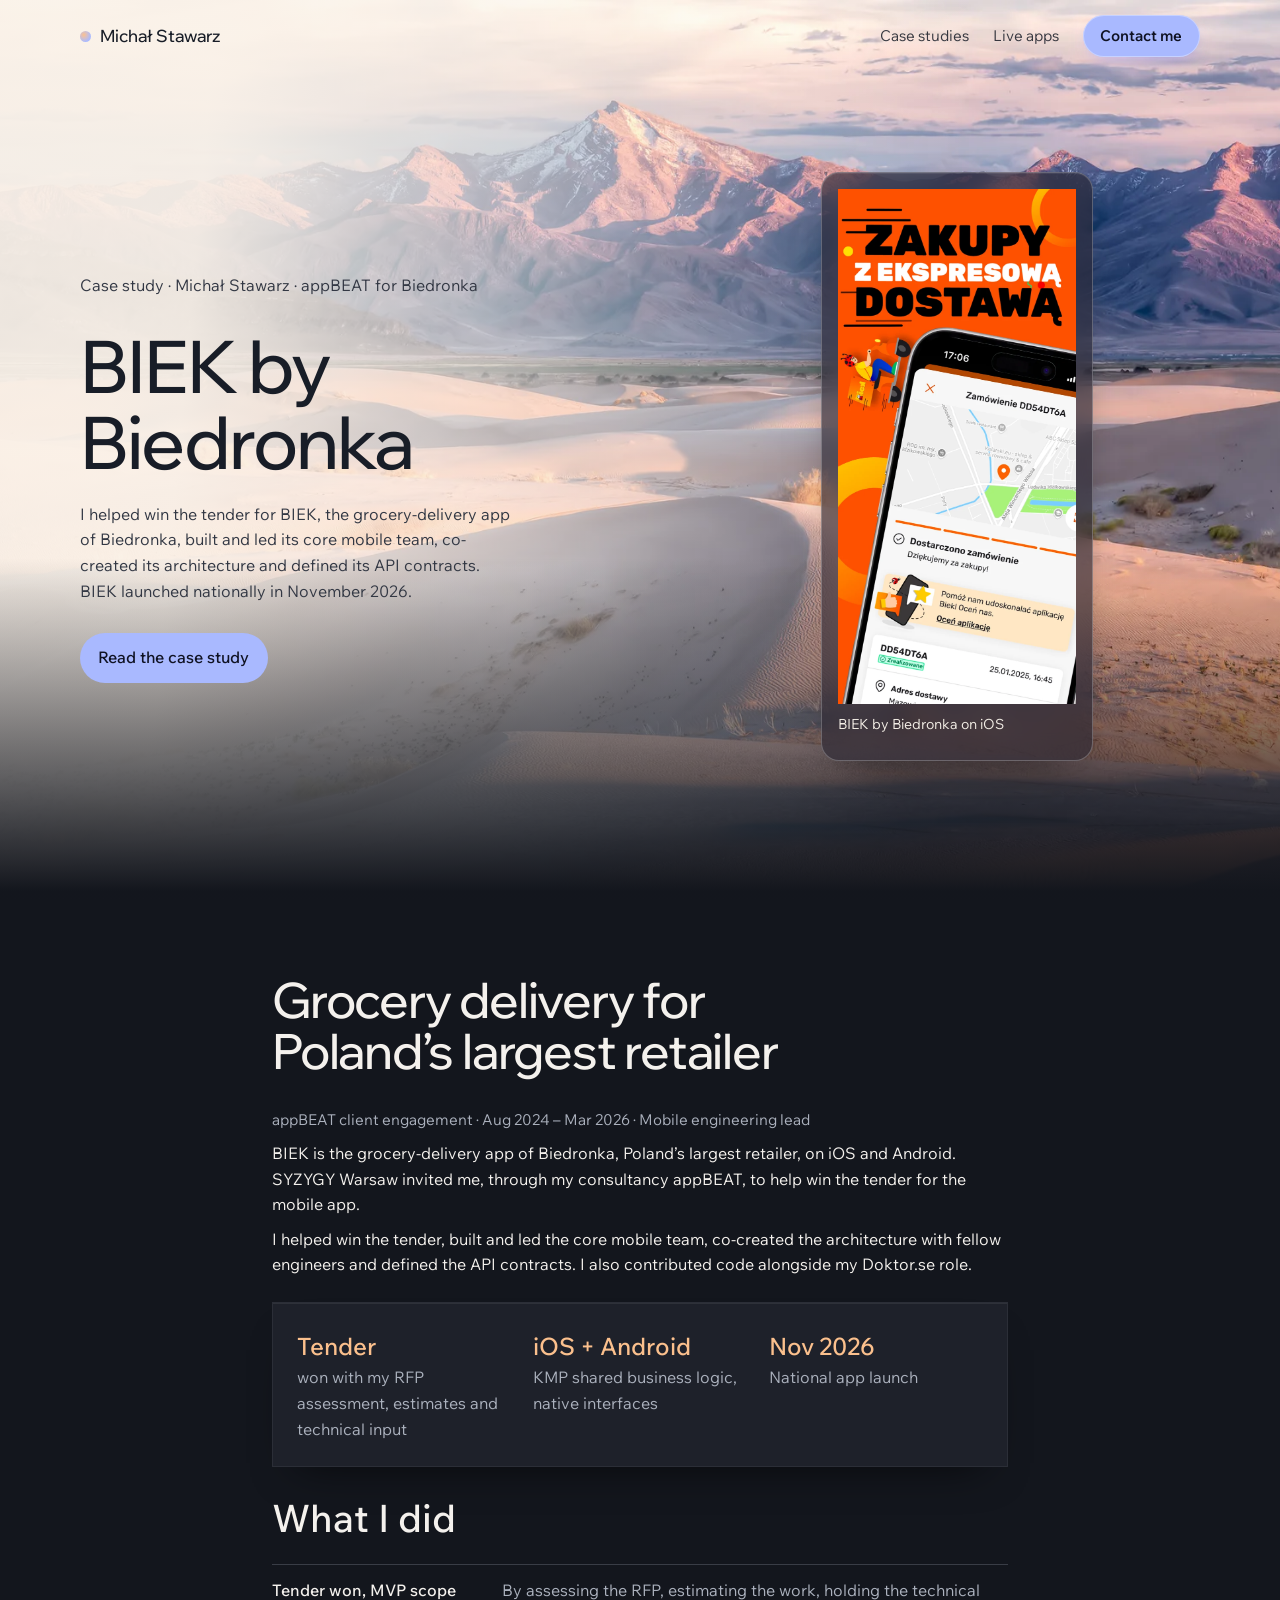
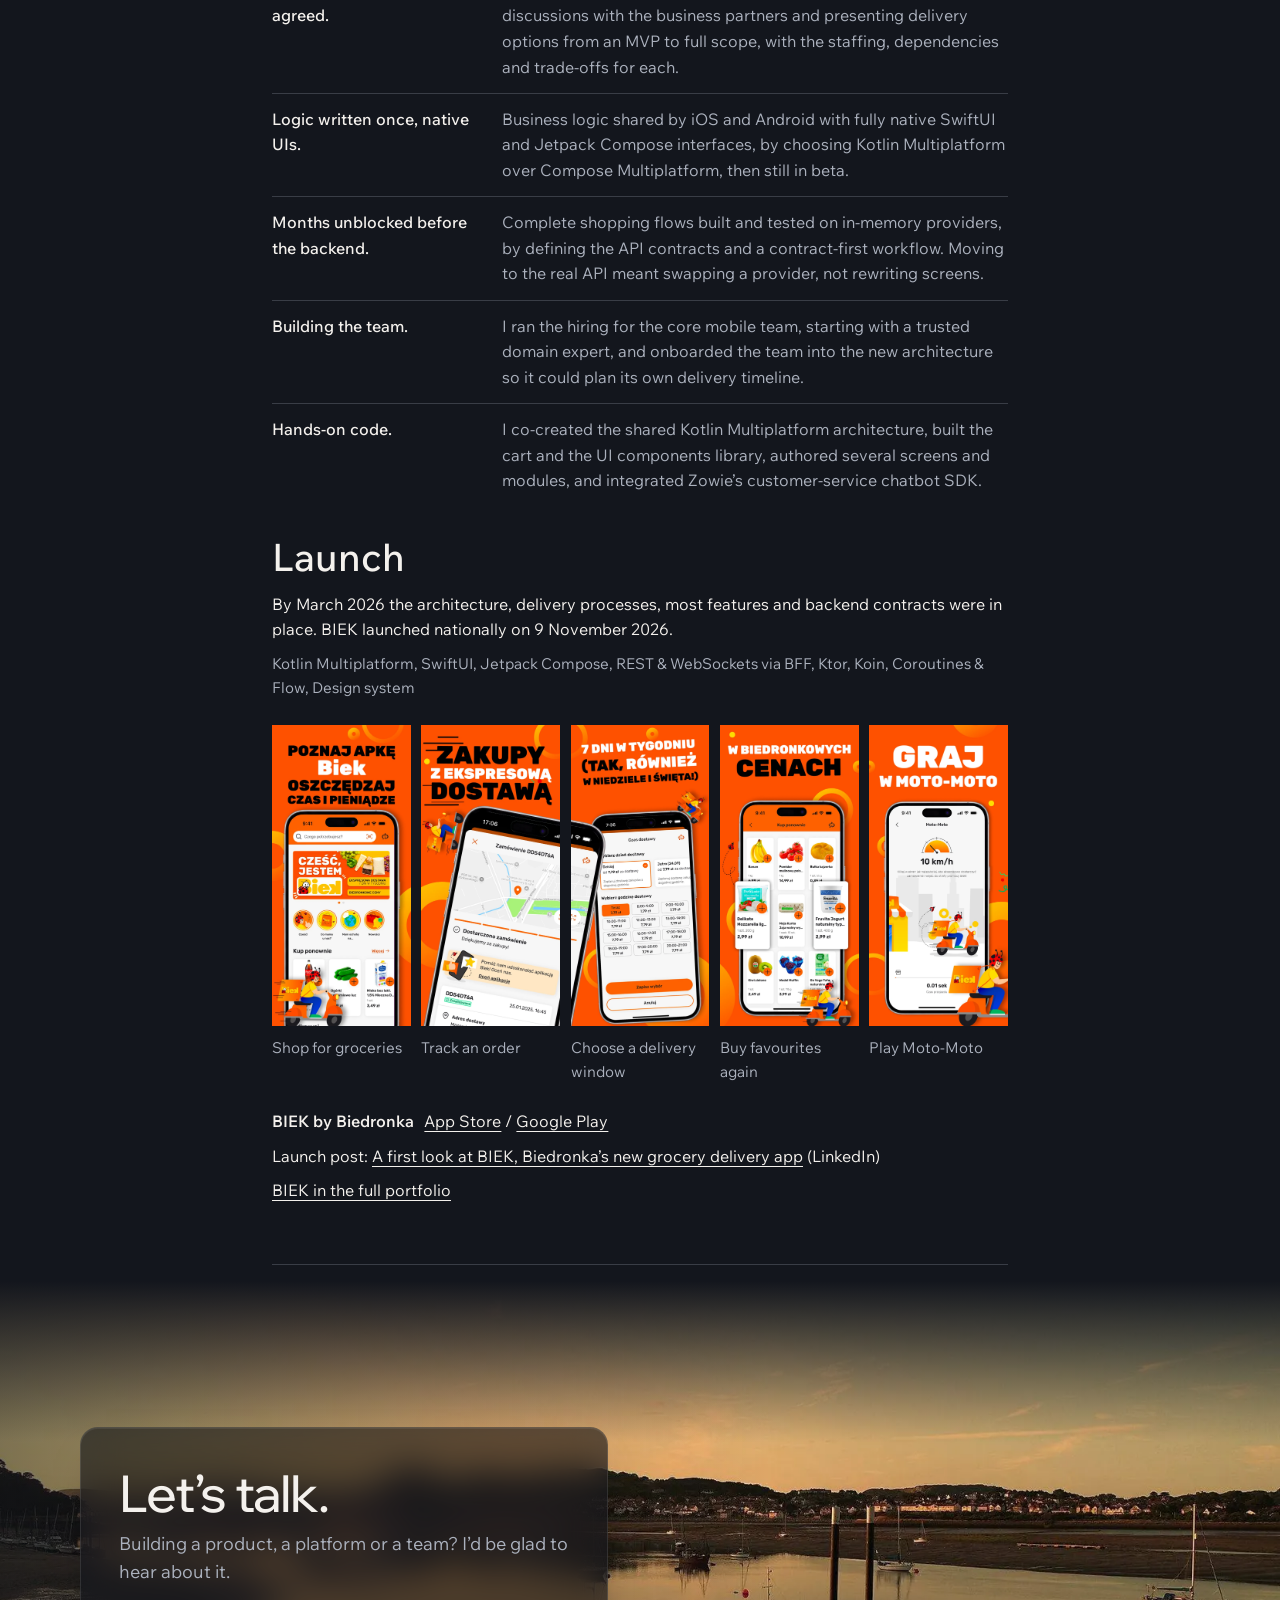
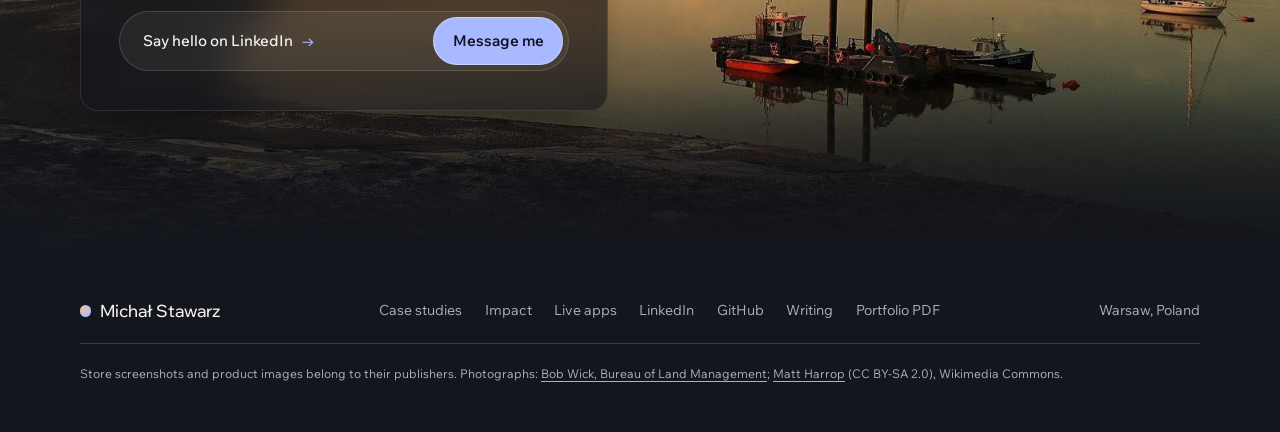
==== commit 69e10399: "Update portfolio" ====
--- a/biek/index.html
+++ b/biek/index.html
@@ -22,9 +22,9 @@
 <figure style="justify-self:center;width:min(100%,17rem)"><img width="720" height="1560" src="2.webp" alt="BIEK by Biedronka: Track an order" style="width:100%;height:auto"><figcaption>BIEK by Biedronka on iOS</figcaption></figure></section>
 <div class="bodycopy" style="max-width:46rem;margin-inline:auto">
 <section id="story"><h2>Grocery delivery for Poland’s largest retailer</h2>
-<p class="meta">appBEAT client engagement  ·  Aug 2024 – Mar 2026  ·  Mobile engineering lead</p><p class="">BIEK is the grocery-delivery app of Biedronka, Poland’s largest retailer, on iOS and Android. SYZYGY Warsaw invited me, through my consultancy appBEAT, to help win the tender for the mobile app.</p><p class="">I helped win the tender, built and led the core mobile team, co-created the architecture with fellow engineers and defined the API contracts. I also contributed code alongside my Doktor.se role.</p><dl class="results"><div><dt>Tender</dt><dd>won with my RFP assessment, estimates and technical input</dd></div><div><dt>iOS + Android</dt><dd>KMP shared business logic, native interfaces</dd></div><div><dt>Nov 2026</dt><dd>National app launch</dd></div></dl><h3>What I did</h3><dl class="facts"><div><dt>Winning the tender.</dt><dd>Assessed the RFP, estimated the work and held the technical discussions with the business partners; presented delivery options from an MVP to full scope, with the staffing, dependencies and trade-offs for each.</dd></div><div><dt>Shared logic, native interfaces.</dt><dd>We chose Kotlin Multiplatform to share business logic while keeping native interfaces on iOS and Android.</dd></div><div><dt>Building before the backend.</dt><dd>I defined API contracts and a workflow using in-memory data providers so we could build and test shopping flows for months before backend implementation began.</dd></div><div><dt>Building the team.</dt><dd>I ran the hiring for the core mobile team, starting with a trusted domain expert, and onboarded the team into the new architecture so it could plan its own delivery timeline.</dd></div><div><dt>Hands-on code.</dt><dd>I co-created the shared Kotlin Multiplatform architecture, built the cart and the UI components library, authored several screens and modules, and integrated Zowie’s customer-service chatbot SDK.</dd></div></dl><h3>Launch</h3><p class="">By March 2026 the architecture, delivery processes, most features and backend contracts were in place. BIEK launched nationally on 9 November 2026.</p><p class="meta">Kotlin Multiplatform, SwiftUI, Jetpack Compose, REST &amp; WebSockets via BFF, Ktor, Koin, Coroutines &amp; Flow, Design system</p><div class="biek-screens"><figure><img loading="lazy" width="720" height="1560" src="1.webp" alt="BIEK by Biedronka: Shop for groceries"><figcaption>Shop for groceries</figcaption></figure><figure><img loading="lazy" width="720" height="1560" src="2.webp" alt="BIEK by Biedronka: Track an order"><figcaption>Track an order</figcaption></figure><figure><img loading="lazy" width="720" height="1560" src="3.webp" alt="BIEK by Biedronka: Choose a delivery window"><figcaption>Choose a delivery window</figcaption></figure><figure><img loading="lazy" width="720" height="1560" src="4.webp" alt="BIEK by Biedronka: Buy favourites again"><figcaption>Buy favourites again</figcaption></figure><figure><img loading="lazy" width="720" height="1560" src="5.webp" alt="BIEK by Biedronka: Play Moto-Moto"><figcaption>Play Moto-Moto</figcaption></figure></div><p class="stores"><strong>BIEK by Biedronka</strong> <span><a href="https://apps.apple.com/pl/app/biek-biedronka-express/id6761813987">App Store</a> / <a href="https://play.google.com/store/apps/details?id=pl.biek.app">Google Play</a></span></p><p>Launch post: <a href="https://www.linkedin.com/posts/michal-stawarz_a-first-look-at-biek-biedronkas-new-grocery-ugcPost-7526294869917523969-SauM/">A first look at BIEK, Biedronka’s new grocery delivery app</a> (LinkedIn)</p><p><a href="../#biek-title">BIEK in the full portfolio</a></p></section>
+<p class="meta">appBEAT client engagement  ·  Aug 2024 – Mar 2026  ·  Mobile engineering lead</p><p class="">BIEK is the grocery-delivery app of Biedronka, Poland’s largest retailer, on iOS and Android. SYZYGY Warsaw invited me, through my consultancy appBEAT, to help win the tender for the mobile app.</p><p class="">I helped win the tender, built and led the core mobile team, co-created the architecture with fellow engineers and defined the API contracts. I also contributed code alongside my Doktor.se role.</p><dl class="results"><div><dt>Tender</dt><dd>won with my RFP assessment, estimates and technical input</dd></div><div><dt>iOS + Android</dt><dd>KMP shared business logic, native interfaces</dd></div><div><dt>Nov 2026</dt><dd>National app launch</dd></div></dl><h3>What I did</h3><dl class="facts"><div><dt>Tender won, MVP scope agreed.</dt><dd>By assessing the RFP, estimating the work, holding the technical discussions with the business partners and presenting delivery options from an MVP to full scope, with the staffing, dependencies and trade-offs for each.</dd></div><div><dt>Logic written once, native UIs.</dt><dd>Business logic shared by iOS and Android with fully native SwiftUI and Jetpack Compose interfaces, by choosing Kotlin Multiplatform over Compose Multiplatform, then still in beta.</dd></div><div><dt>Months unblocked before the backend.</dt><dd>Complete shopping flows built and tested on in-memory providers, by defining the API contracts and a contract-first workflow. Moving to the real API meant swapping a provider, not rewriting screens.</dd></div><div><dt>Building the team.</dt><dd>I ran the hiring for the core mobile team, starting with a trusted domain expert, and onboarded the team into the new architecture so it could plan its own delivery timeline.</dd></div><div><dt>Hands-on code.</dt><dd>I co-created the shared Kotlin Multiplatform architecture, built the cart and the UI components library, authored several screens and modules, and integrated Zowie’s customer-service chatbot SDK.</dd></div></dl><h3>Launch</h3><p class="">By March 2026 the architecture, delivery processes, most features and backend contracts were in place. BIEK launched nationally on 9 November 2026.</p><p class="meta">Kotlin Multiplatform, SwiftUI, Jetpack Compose, REST &amp; WebSockets via BFF, Ktor, Koin, Coroutines &amp; Flow, Design system</p><div class="biek-screens"><figure><img loading="lazy" width="720" height="1560" src="1.webp" alt="BIEK by Biedronka: Shop for groceries"><figcaption>Shop for groceries</figcaption></figure><figure><img loading="lazy" width="720" height="1560" src="2.webp" alt="BIEK by Biedronka: Track an order"><figcaption>Track an order</figcaption></figure><figure><img loading="lazy" width="720" height="1560" src="3.webp" alt="BIEK by Biedronka: Choose a delivery window"><figcaption>Choose a delivery window</figcaption></figure><figure><img loading="lazy" width="720" height="1560" src="4.webp" alt="BIEK by Biedronka: Buy favourites again"><figcaption>Buy favourites again</figcaption></figure><figure><img loading="lazy" width="720" height="1560" src="5.webp" alt="BIEK by Biedronka: Play Moto-Moto"><figcaption>Play Moto-Moto</figcaption></figure></div><p class="stores"><strong>BIEK by Biedronka</strong> <span><a href="https://apps.apple.com/pl/app/biek-biedronka-express/id6761813987">App Store</a> / <a href="https://play.google.com/store/apps/details?id=pl.biek.app">Google Play</a></span></p><p>Launch post: <a href="https://www.linkedin.com/posts/michal-stawarz_a-first-look-at-biek-biedronkas-new-grocery-ugcPost-7526294869917523969-SauM/">A first look at BIEK, Biedronka’s new grocery delivery app</a> (LinkedIn)</p><p><a href="../#biek-title">BIEK in the full portfolio</a></p></section>
 </div></main>
 <section class="close-band" id="contact" aria-labelledby="close-head"><img src="../projects/estuary.webp" width="1600" height="1067" alt="" loading="lazy"><div class="close-in"><div class="book"><h2 id="close-head">Let’s talk.</h2><p>Building a product, a platform or a team? I’d be glad to hear about it.</p><a class="join" href="https://www.linkedin.com/in/michal-stawarz" target="_blank" rel="noopener noreferrer"><span>Say hello on LinkedIn <i aria-hidden="true">→</i></span><b>Message me<em> on LinkedIn</em></b></a></div></div></section>
 <footer class="foot"><div class="foot-base"><a class="identity" href="../">Michał Stawarz</a><nav class="foot-links" aria-label="Footer"><a href="../#work">Case studies</a><a href="../#impact">Impact</a><a href="../#apps">Live apps</a><a href="https://www.linkedin.com/in/michal-stawarz">LinkedIn</a><a href="https://github.com/StarWars">GitHub</a><a href="https://www.linkedin.com/pulse/start-here-engineering-leadership-ai-era-michal-stawarz-ohaff/">Writing</a><a href="../Michal_Stawarz_Portfolio_Case_Studies_EN.pdf" download>Portfolio PDF</a></nav><span class="legal">Warsaw, Poland</span><small class="credits">Store screenshots and product images belong to their publishers. Photographs: <a href="https://commons.wikimedia.org/wiki/File:Utah_Dunes_Landscape_-_West_Desert_District.jpg">Bob Wick, Bureau of Land Management</a>; <a href="https://commons.wikimedia.org/wiki/File:Conwy_Estuary_at_dusk_-_geograph.org.uk_-_4556293.jpg">Matt Harrop</a> (CC BY-SA 2.0), Wikimedia Commons.</small></div></footer>
-<script>(()=>{const nav=document.querySelector("[data-nav]");if(nav){const s=document.createElement("i");s.setAttribute("aria-hidden","true");s.style.cssText="position:absolute;top:48px;left:0;width:1px;height:1px";document.body.prepend(s);if("IntersectionObserver"in window){new IntersectionObserver(([e])=>nav.classList.toggle("is-solid",!e.isIntersecting)).observe(s)}else{const set=()=>nav.classList.toggle("is-solid",scrollY>48);set();addEventListener("scroll",set,{passive:true})}}const c=document.querySelector(".career");if(c&&!matchMedia("(prefers-reduced-motion: reduce)").matches&&"IntersectionObserver"in window){const bars=[...c.querySelectorAll(".bar")];bars.forEach((b,i)=>b.style.transitionDelay=i*90+"ms");c.querySelectorAll(".track .dot").forEach((d,i)=>d.style.transitionDelay=bars.length*90+i*120+"ms");c.classList.add("is-waiting");const io=new IntersectionObserver(es=>{if(es.some(e=>e.isIntersecting)){c.classList.remove("is-waiting");io.disconnect()}},{threshold:.3});io.observe(c)}})();</script>
+<script>(()=>{const nav=document.querySelector("[data-nav]");if(nav){const set=()=>nav.classList.toggle("is-top",scrollY<=48);set();for(const ev of["scroll","load","pageshow","hashchange","resize"])addEventListener(ev,set,{passive:true});requestAnimationFrame(set)}const c=document.querySelector(".career");if(c&&!matchMedia("(prefers-reduced-motion: reduce)").matches&&"IntersectionObserver"in window){const bars=[...c.querySelectorAll(".bar")];bars.forEach((b,i)=>b.style.transitionDelay=i*90+"ms");c.querySelectorAll(".track .dot").forEach((d,i)=>d.style.transitionDelay=bars.length*90+i*120+"ms");c.classList.add("is-waiting");const io=new IntersectionObserver(es=>{if(es.some(e=>e.isIntersecting)){c.classList.remove("is-waiting");io.disconnect()}},{threshold:.3});io.observe(c)}})();</script>
 </body></html>
--- a/tokens.css
+++ b/tokens.css
@@ -149,12 +149,12 @@
 /* Dusk v2 (22 Nov 2026): sticky glass header, full-bleed drifting hero, ambient glows, glass cards,
    a career timeline that grows in when seen, and a photo closing band that invites a LinkedIn message. */
 :root{--nav-h:4.5rem;--glass-hi:inset 0 1px 0 rgb(255 255 255 / .07);--lift:0 22px 44px -26px rgb(0 0 0 / .7)}
-header.nav{position:fixed;inset:0 0 auto;z-index:20;width:100%;height:var(--nav-h);margin:0;color:var(--day);transition:background-color .25s ease-out,color .25s ease-out,box-shadow .25s ease-out}
+header.nav{position:fixed;inset:0 0 auto;z-index:20;width:100%;height:var(--nav-h);margin:0;color:var(--ink);background:color-mix(in oklab,var(--paper) 72%,transparent);-webkit-backdrop-filter:blur(18px) saturate(1.3);backdrop-filter:blur(18px) saturate(1.3);box-shadow:0 1px 0 rgb(255 255 255 / .07);transition:background-color .25s ease-out,color .25s ease-out,box-shadow .25s ease-out}
 header.nav nav{width:min(calc(100% - 2.5rem),var(--wrap));height:100%;min-height:0;margin-inline:auto;border:0;flex-wrap:nowrap}
 header.nav nav a{opacity:.86;transition:opacity .15s}header.nav nav a:hover{opacity:1;color:inherit}
 header.nav .identity{font-family:var(--display);font-size:1.08rem;opacity:1;flex-basis:auto}
 header.nav .identity::before{content:"";display:inline-block;width:.7rem;height:.7rem;margin-right:.55rem;border-radius:50%;background:radial-gradient(circle at 35% 35%,var(--apricot),var(--accent) 70%);vertical-align:.02em}
-header.nav.is-solid{color:var(--ink);background:color-mix(in oklab,var(--paper) 72%,transparent);-webkit-backdrop-filter:blur(18px) saturate(1.3);backdrop-filter:blur(18px) saturate(1.3);box-shadow:0 1px 0 rgb(255 255 255 / .07)}
+header.nav.is-top{color:var(--day);background:transparent;-webkit-backdrop-filter:none;backdrop-filter:none;box-shadow:none}
 header.nav .nav-cta{opacity:1;padding:.55rem 1.1rem;border-radius:999px;background:var(--accent);color:var(--dark);font-weight:600;box-shadow:inset 0 0 0 1px rgb(255 255 255 / .35),0 6px 18px -8px rgb(120 130 255 / .7)}
 header.nav .nav-cta:hover{background:var(--focus);color:var(--dark)}
 [id]{scroll-margin-top:calc(var(--nav-h) + 1rem)}
